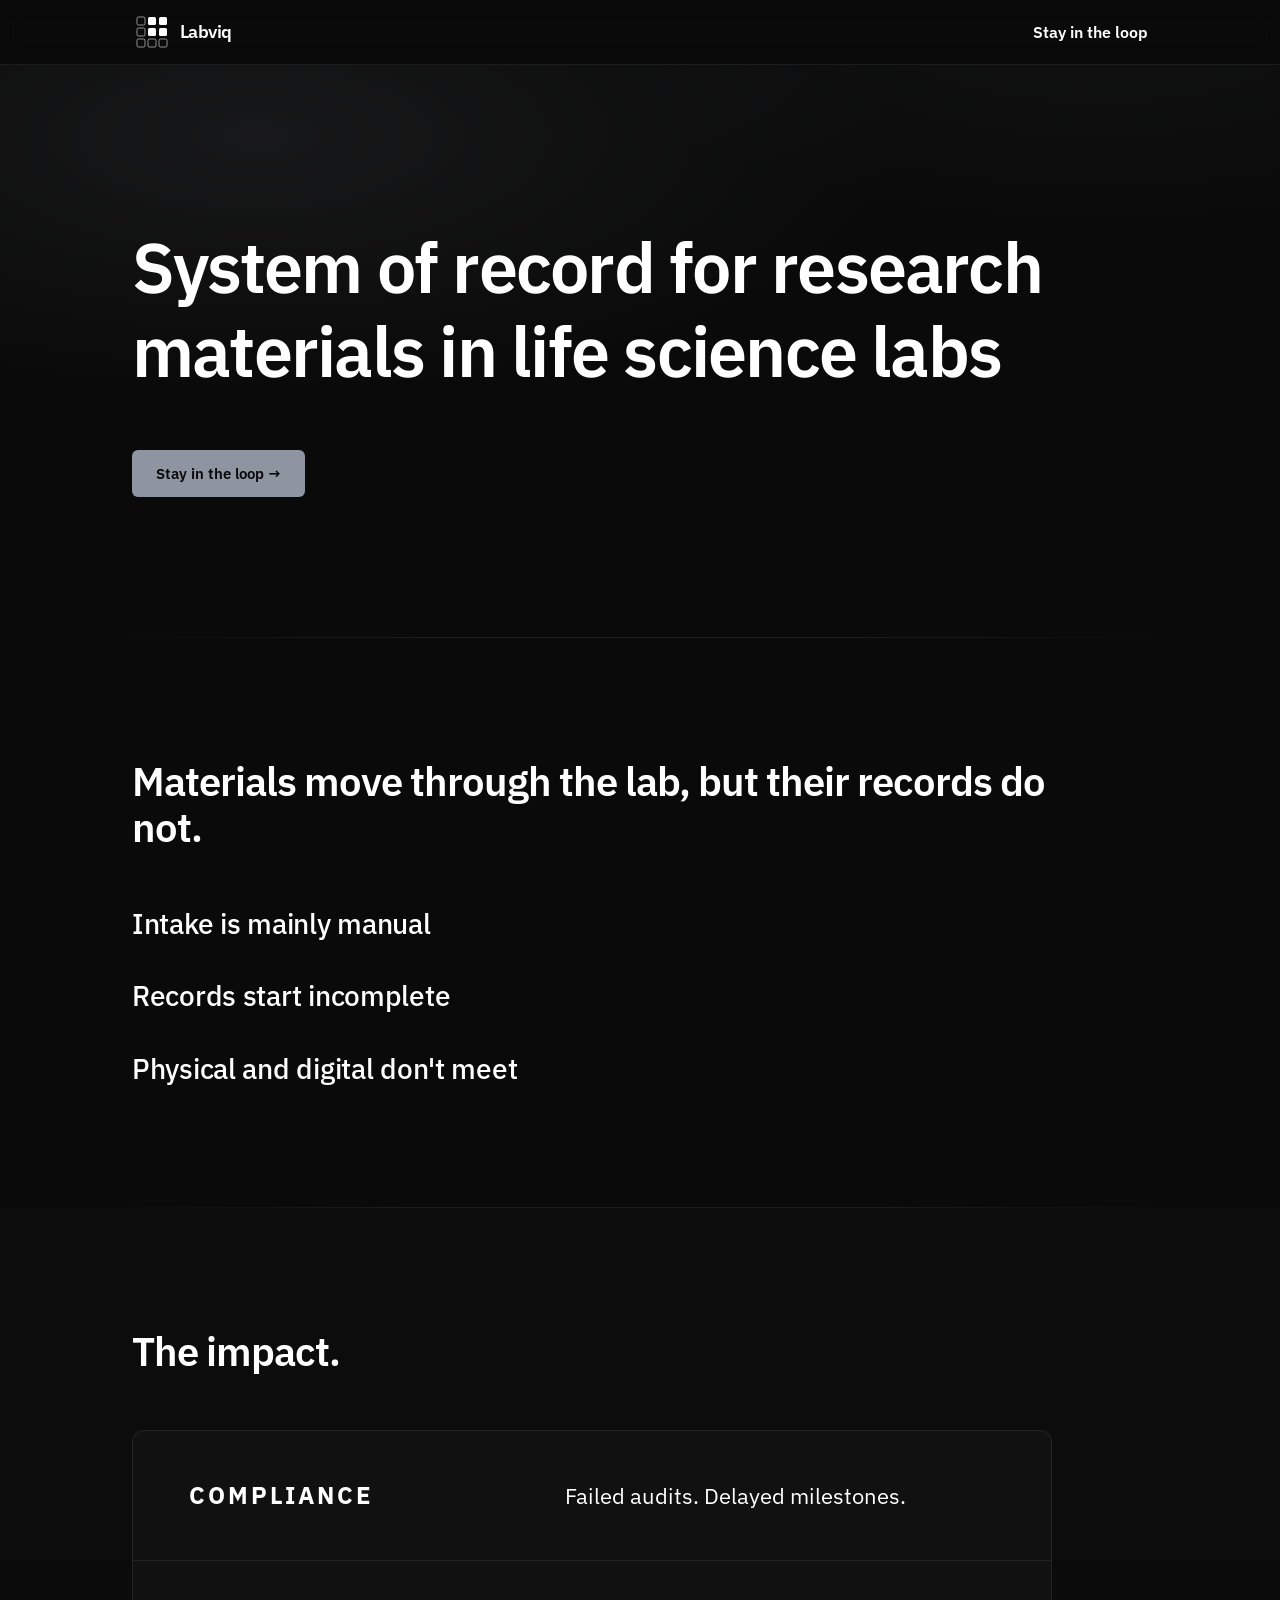
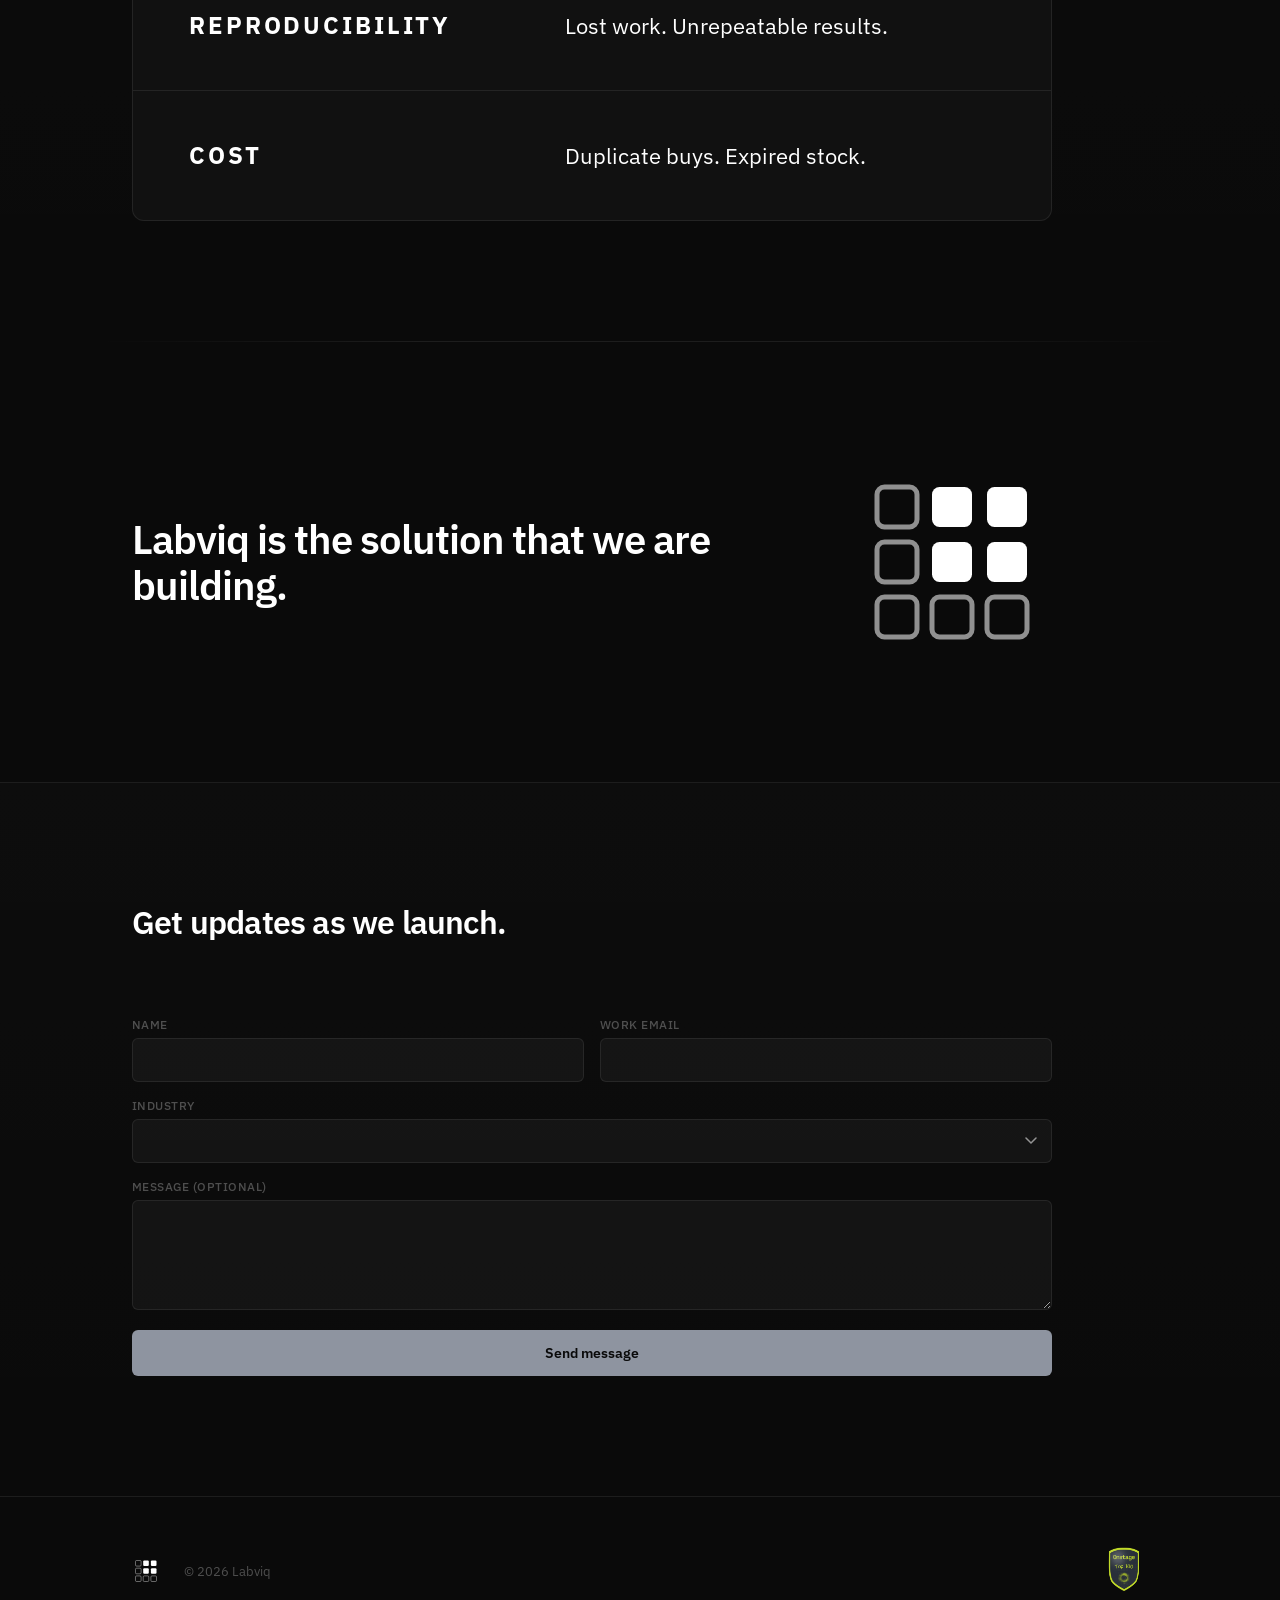
==== index.html @ 7cf03db6 "Add full stop to 'The impact.' heading Co-Authored-By: Claude Sonnet 4.6 <noreply@anthropic.com>" ====
<!DOCTYPE html>
<html lang="en">
<head>
  <meta charset="UTF-8">
  <meta name="viewport" content="width=device-width, initial-scale=1.0">
  <title>Labviq | System of Record for Research Materials</title>
  <meta name="description" content="AI-native intake and inventory for life science labs. Labviq connects physical materials to their digital records in real time.">
  <meta property="og:title" content="Labviq, System of Record for Research Materials">
  <meta property="og:description" content="AI-native intake and inventory for life science labs.">
  <meta property="og:url" content="https://labviq.com">
  <link rel="preconnect" href="https://fonts.googleapis.com">
  <link rel="preconnect" href="https://fonts.gstatic.com" crossorigin>
  <link href="https://fonts.googleapis.com/css2?family=IBM+Plex+Sans:wght@400;500;600;700&display=swap" rel="stylesheet">
  <style>
    *, *::before, *::after { box-sizing: border-box; margin: 0; padding: 0; }

    :root {
      /* ── Surface ── */
      --bg: #0A0A0A;
      --surface: #111111;
      --surface-soft: rgba(255, 255, 255, 0.04);

      /* ── Border ── */
      --border: rgba(255, 255, 255, 0.08);
      --border-strong: rgba(255, 255, 255, 0.16);
      --border-focus: rgba(255, 255, 255, 0.35);

      /* ── Text ── */
      --text: #FFFFFF;
      --text-secondary: rgba(255, 255, 255, 0.55);
      --text-muted: rgba(255, 255, 255, 0.28);

      /* ── Accent ── */
      --accent: #8E94A0;
      --accent-soft: rgba(142, 148, 160, 0.18);

      /* ── Nav overlays (high-opacity panels over hero gradient) ── */
      --nav-bg: rgba(10, 10, 10, 0.80);
      --nav-bg-scrolled: rgba(10, 10, 10, 0.72);

      /* ── Typography ── */
      --font: 'IBM Plex Sans', sans-serif;
      --tracking-display: -0.025em;
      --tracking-tight: -0.01em;
      --tracking-eyebrow: 0.12em;

      /* ── Layout ── */
      --width-page: 1080px;
      --width-content: 920px;
    }

    html { scroll-behavior: smooth; }

    body {
      font-family: var(--font);
      background: var(--bg);
      color: var(--text);
      -webkit-font-smoothing: antialiased;
      overflow-x: hidden;
    }

    /* ── Layout ── */
    .container {
      max-width: var(--width-page);
      margin: 0 auto;
      padding: 0 32px;
    }

    section {
      padding: 120px 0;
    }

    /* ── Fade-in ── */
    .fade {
      opacity: 0;
      transform: translateY(24px);
      transition: opacity 0.8s cubic-bezier(0.22, 1, 0.36, 1), transform 0.8s cubic-bezier(0.22, 1, 0.36, 1);
      will-change: opacity, transform;
    }
    .fade.visible {
      opacity: 1;
      transform: translateY(0);
    }
    .fade-delay-1 { transition-delay: 0.08s; }
    .fade-delay-2 { transition-delay: 0.16s; }
    .fade-delay-3 { transition-delay: 0.24s; }
    .fade-delay-4 { transition-delay: 0.32s; }

    /* Staggered children (impact rows) */
    .stagger > * {
      opacity: 0;
      transform: translateY(20px);
      transition: opacity 0.7s cubic-bezier(0.22, 1, 0.36, 1), transform 0.7s cubic-bezier(0.22, 1, 0.36, 1);
    }
    .stagger.visible > * { opacity: 1; transform: translateY(0); }
    .stagger.visible > *:nth-child(1) { transition-delay: 0.05s; }
    .stagger.visible > *:nth-child(2) { transition-delay: 0.18s; }
    .stagger.visible > *:nth-child(3) { transition-delay: 0.31s; }
    .stagger.visible > *:nth-child(4) { transition-delay: 0.44s; }

    /* Hero parallax-ish drift */
    .parallax-slow { transition: transform 0.6s cubic-bezier(0.22, 1, 0.36, 1); will-change: transform; }

    /* Brand mark gentle float */
    @keyframes solution-float {
      0%, 100% { transform: translateY(0); }
      50%      { transform: translateY(-6px); }
    }
    .solution-mark.visible { animation: solution-float 6s ease-in-out infinite; }

    /* Sticky nav gains a subtle elevation once user scrolls */
    nav.scrolled {
      background: var(--nav-bg-scrolled);
      backdrop-filter: saturate(140%) blur(10px);
      -webkit-backdrop-filter: saturate(140%) blur(10px);
      border-bottom: 1px solid var(--border);
    }
    nav { transition: background 0.3s ease, border-color 0.3s ease, backdrop-filter 0.3s ease; }

    @media (prefers-reduced-motion: reduce) {
      .fade, .stagger > *, .parallax-slow { transition: none !important; transform: none !important; }
      .fade { opacity: 1; }
      .stagger > * { opacity: 1; }
      .solution-mark.visible { animation: none; }
      nav { transition: none; }
    }

    /* ── Nav ── */
    nav {
      position: sticky;
      top: 0;
      z-index: 100;
      border-bottom: 1px solid var(--border);
      backdrop-filter: blur(12px);
      -webkit-backdrop-filter: blur(12px);
      background: var(--nav-bg);
    }
    .nav-inner {
      display: flex;
      align-items: center;
      justify-content: space-between;
      height: 64px;
    }
    .nav-logo {
      display: flex;
      align-items: center;
      text-decoration: none;
    }
    .nav-link {
      font-size: 16px;
      font-weight: 600;
      color: var(--text);
      text-decoration: none;
      transition: opacity 0.2s;
    }
    .nav-link:hover { opacity: 0.75; }

    /* ── Eyebrow label (shared: section labels, card num, etc.) ── */
    .label {
      font-size: 11px;
      font-weight: 500;
      letter-spacing: var(--tracking-eyebrow);
      text-transform: uppercase;
      color: var(--text-muted);
      margin-bottom: 24px;
    }

    /* ── Hero ── */
    #hero {
      padding: 160px 0 140px;
      position: relative;
      overflow: hidden;
    }
    #hero::before {
      content: "";
      position: absolute;
      inset: -10% -10% auto -10%;
      height: 90%;
      background:
        radial-gradient(60% 70% at 25% 25%, rgba(142,148,160,0.10), transparent 70%),
        radial-gradient(50% 60% at 80% 0%, rgba(142,148,160,0.06), transparent 70%);
      pointer-events: none;
      z-index: 0;
    }
    #hero > .container { position: relative; z-index: 1; }
    #hero .label {
      margin-bottom: 32px;
    }
    .hero-h1 {
      font-size: clamp(2.75rem, 5.5vw, 4.5rem);
      font-weight: 600;
      line-height: 1.2;
      letter-spacing: var(--tracking-display);
      max-width: var(--width-content);
      margin-bottom: 56px;
      text-wrap: balance;
    }
    @media (max-width: 600px) {
      .hero-h1 {
        font-size: clamp(1.75rem, 8vw, 2.75rem);
        line-height: 1.15;
        margin-bottom: 40px;
      }
    }
    .hero-sub {
      font-size: clamp(1.75rem, 2.6vw, 2.25rem);
      font-weight: 500;
      color: var(--text);
      max-width: var(--width-content);
      line-height: 1.4;
      margin-bottom: 48px;
    }
    .btn {
      display: inline-flex;
      align-items: center;
      gap: 6px;
      background: var(--accent);
      color: #0A0A0A;
      font-family: var(--font);
      font-size: 15px;
      font-weight: 600;
      padding: 14px 24px;
      border-radius: 6px;
      text-decoration: none;
      border: none;
      cursor: pointer;
      transition: background 0.2s ease, transform 0.15s ease, box-shadow 0.2s ease;
      box-shadow: 0 0 0 0 var(--accent-soft);
    }
    .btn:hover { background: #A1A6B0; transform: translateY(-1px); box-shadow: 0 8px 24px -8px var(--accent-soft); }
    .btn:active { transform: translateY(0); }

    /* ── Section headings ── */
    .section-h2 {
      font-size: clamp(1.75rem, 3.5vw, 2.5rem);
      font-weight: 600;
      letter-spacing: var(--tracking-display);
      line-height: 1.15;
      max-width: var(--width-content);
      margin-bottom: 56px;
    }
    .solution-row {
      display: flex;
      align-items: center;
      justify-content: space-between;
      gap: 40px;
      max-width: var(--width-content);
    }
    .solution-row .section-h2 {
      margin-bottom: 0;
      max-width: none;
      flex: 1 1 auto;
    }
    .solution-mark {
      flex-shrink: 0;
    }
    @media (max-width: 768px) {
      .solution-row { flex-direction: column; align-items: flex-start; gap: 32px; }
      .solution-mark { width: 160px; height: 160px; }
    }

    /* ── Card (unified card/pillar pattern) ── */
    .cards {
      display: grid;
      grid-template-columns: repeat(3, 1fr);
      gap: 16px;
    }
    @media (max-width: 768px) {
      .cards { grid-template-columns: 1fr; }
    }
    .card {
      background: var(--surface);
      border: 1px solid var(--border);
      border-radius: 8px;
      padding: 32px;
      transition: border-color 0.2s;
    }
    .card:hover { border-color: var(--border-strong); }
    .card-title {
      font-size: 15px;
      font-weight: 600;
      letter-spacing: var(--tracking-tight);
      margin-bottom: 12px;
    }
    .card-body {
      font-size: 14px;
      color: var(--text-secondary);
      line-height: 1.65;
    }
    /* Optional eyebrow number inside a card — uses .label */
    .card .label {
      margin-bottom: 20px;
    }

    /* ── Impact strip ── */
    .impact-strip {
      display: flex;
      flex-direction: column;
      border: 1px solid var(--border);
      border-radius: 12px;
      overflow: hidden;
      background: var(--surface);
      max-width: var(--width-content);
    }
    .impact-item {
      display: grid;
      grid-template-columns: minmax(240px, 320px) 1fr;
      align-items: baseline;
      gap: 56px;
      padding: 48px 56px;
    }
    .impact-item:not(:last-child) {
      border-bottom: 1px solid var(--border);
    }
    @media (max-width: 768px) {
      .impact-item {
        grid-template-columns: 1fr;
        gap: 12px;
        padding: 32px 28px;
      }
    }
    .impact-label {
      font-size: clamp(1.125rem, 2.5vw, 1.5rem);
      font-weight: 700;
      letter-spacing: var(--tracking-eyebrow);
      text-transform: uppercase;
      color: var(--text);
    }
    .impact-desc {
      font-size: clamp(1.125rem, 2vw, 1.375rem);
      color: var(--text);
      line-height: 1.45;
      font-weight: 400;
    }

    /* ── Lifecycle bar ── */
    .lifecycle {
      display: flex;
      align-items: center;
      gap: 0;
      border: 1px solid var(--border);
      border-radius: 8px;
      overflow: hidden;
    }
    @media (max-width: 600px) {
      .lifecycle { flex-direction: column; }
      .lifecycle-arrow { display: none; }
      .lifecycle-stage { border-right: none !important; border-bottom: 1px solid var(--border); width: 100%; }
    }
    .lifecycle-stage {
      flex: 1;
      padding: 20px 24px;
      border-right: 1px solid var(--border);
      display: flex;
      align-items: center;
      gap: 10px;
    }
    .lifecycle-stage:last-child { border-right: none; }
    .lifecycle-dot {
      width: 6px;
      height: 6px;
      border-radius: 50%;
      background: var(--text-muted);
      flex-shrink: 0;
    }
    .lifecycle-name {
      font-size: 13px;
      font-weight: 500;
      color: var(--text-secondary);
    }

    /* ── Why now section ── */
    #why-now .body-text {
      font-size: 1rem;
      color: var(--text-secondary);
      line-height: 1.7;
      max-width: var(--width-content);
      margin-bottom: 48px;
    }
    .closing-line {
      margin-top: 48px;
      font-size: 1rem;
      font-weight: 500;
      color: var(--text-secondary);
      line-height: 1.65;
      border-left: 2px solid var(--border-strong);
      padding-left: 20px;
      max-width: var(--width-content);
    }
    .closing-line span {
      color: var(--text);
    }

    /* ── Contact section ── */
    #contact {
      border-top: 1px solid var(--border);
    }
    .contact-grid {
      display: grid;
      grid-template-columns: 1fr;
      gap: 56px;
      align-items: start;
      max-width: var(--width-content);
    }
    @media (max-width: 768px) {
      .contact-grid { gap: 40px; }
    }
    .contact-intro-h2 {
      font-size: clamp(1.5rem, 3vw, 2rem);
      font-weight: 600;
      letter-spacing: var(--tracking-display);
      line-height: 1.2;
      margin-bottom: 20px;
    }

    form {
      display: flex;
      flex-direction: column;
      gap: 16px;
    }
    .form-row {
      display: grid;
      grid-template-columns: 1fr 1fr;
      gap: 16px;
    }
    @media (max-width: 520px) {
      .form-row { grid-template-columns: 1fr; }
    }
    .field {
      display: flex;
      flex-direction: column;
      gap: 6px;
    }
    .field[hidden] { display: none; }
    label {
      font-size: 12px;
      font-weight: 500;
      color: var(--text-muted);
      letter-spacing: 0.04em;
      text-transform: uppercase;
    }
    input, select, textarea {
      font-family: var(--font);
      font-size: 14px;
      color: var(--text);
      background: var(--surface-soft);
      border: 1px solid var(--border);
      border-radius: 6px;
      padding: 12px 16px;
      outline: none;
      transition: border-color 0.2s;
      width: 100%;
      -webkit-appearance: none;
      appearance: none;
    }
    select {
      background-image: url("data:image/svg+xml,%3Csvg xmlns='http://www.w3.org/2000/svg' width='12' height='8' viewBox='0 0 12 8'%3E%3Cpath d='M1 1l5 5 5-5' stroke='rgba(255,255,255,0.55)' stroke-width='1.5' fill='none' stroke-linecap='round'/%3E%3C/svg%3E");
      background-repeat: no-repeat;
      background-position: right 14px center;
      padding-right: 36px;
      cursor: pointer;
    }
    select option {
      background: #1a1a1a;
      color: var(--text);
    }
    input:focus, select:focus, textarea:focus {
      border-color: var(--border-focus);
    }
    input::placeholder, textarea::placeholder {
      color: var(--text-muted);
    }
    textarea { resize: vertical; min-height: 110px; }

    .form-submit {
      padding-top: 4px;
    }
    .btn-submit {
      width: 100%;
      justify-content: center;
      padding: 14px 24px;
      font-size: 14px;
    }

    /* ── Footer ── */
    footer {
      border-top: 1px solid var(--border);
      padding: 48px 0;
    }
    .footer-inner {
      display: flex;
      align-items: center;
      justify-content: space-between;
      flex-wrap: wrap;
      gap: 24px;
    }
    .footer-left {
      display: flex;
      align-items: center;
      gap: 24px;
    }
    .footer-copy {
      font-size: 13px;
      color: var(--text-muted);
    }
    .footer-right {
      display: flex;
      align-items: center;
      gap: 24px;
    }
    .onstage-badge { height: 48px; width: auto; opacity: 0.85; transition: opacity 0.2s; }
    .onstage-badge:hover { opacity: 1; }

    /* ── Problem ── */
    .problem-points {
      margin-top: 32px;
      display: flex;
      flex-direction: column;
      gap: 36px;
      max-width: var(--width-content);
    }
    .problem-point {
      font-size: clamp(1.375rem, 2.2vw, 1.75rem);
      font-weight: 500;
      color: var(--text);
      line-height: 1.3;
      letter-spacing: var(--tracking-tight);
    }

    /* ── Divider ── */
    .section-divider {
      border: none;
      height: 1px;
      background: linear-gradient(to right, transparent, var(--border) 30%, var(--border) 70%, transparent);
      max-width: var(--width-page);
      margin: 0 auto;
    }

    /* Subtle alternating section tones */
    #impact, #contact {
      background: linear-gradient(to bottom, rgba(255,255,255,0.012), rgba(255,255,255,0));
    }
  </style>
</head>
<body>

  <!-- ── Nav ── -->
  <nav>
    <div class="container">
      <div class="nav-inner">
        <a href="#" class="nav-logo" aria-label="Labviq">
          <svg width="140" height="40" viewBox="0 0 280 80" xmlns="http://www.w3.org/2000/svg" aria-hidden="true">
            <!-- Ghost squares -->
            <rect x="10" y="10" width="16" height="16" rx="3" fill="none" stroke="rgba(255,255,255,0.55)" stroke-width="2"/>
            <rect x="10" y="32" width="16" height="16" rx="3" fill="none" stroke="rgba(255,255,255,0.55)" stroke-width="2"/>
            <rect x="10" y="54" width="16" height="16" rx="3" fill="none" stroke="rgba(255,255,255,0.55)" stroke-width="2"/>
            <rect x="32" y="54" width="16" height="16" rx="3" fill="none" stroke="rgba(255,255,255,0.55)" stroke-width="2"/>
            <rect x="54" y="54" width="16" height="16" rx="3" fill="none" stroke="rgba(255,255,255,0.55)" stroke-width="2"/>
            <!-- Solid squares -->
            <rect x="32" y="10" width="16" height="16" rx="3" fill="#FFFFFF"/>
            <rect x="54" y="10" width="16" height="16" rx="3" fill="#FFFFFF"/>
            <rect x="32" y="32" width="16" height="16" rx="3" fill="#FFFFFF"/>
            <rect x="54" y="32" width="16" height="16" rx="3" fill="#FFFFFF"/>
            <!-- Wordmark -->
            <text x="96" y="52" font-family="IBM Plex Sans, sans-serif" font-size="36" font-weight="600" letter-spacing="-1.08" fill="#FFFFFF">Labviq</text>
          </svg>
        </a>
        <a href="#contact" class="nav-link">Stay in the loop</a>
      </div>
    </div>
  </nav>

  <!-- ── Hero ── -->
  <section id="hero">
    <div class="container">
      <h1 class="hero-h1 fade">System of record for research materials in life science labs</h1>
      <a href="#contact" class="btn fade fade-delay-2">Stay in the loop &rarr;</a>
    </div>
  </section>

  <hr class="section-divider">

  <!-- ── Problem ── -->
  <section id="problem">
    <div class="container">
      <h2 class="section-h2 fade">Materials move through the lab, but their records do not.</h2>
      <div class="problem-points">
        <p class="problem-point fade fade-delay-1">Intake is mainly manual</p>
        <p class="problem-point fade fade-delay-2">Records start incomplete</p>
        <p class="problem-point fade fade-delay-3">Physical and digital don't meet</p>
      </div>
    </div>
  </section>

  <hr class="section-divider">

  <!-- ── Impact ── -->
  <section id="impact">
    <div class="container">
      <h2 class="section-h2 fade">The impact.</h2>
      <div class="impact-strip stagger">
        <div class="impact-item">
          <div class="impact-label">Compliance</div>
          <p class="impact-desc">Failed audits. Delayed milestones.</p>
        </div>
        <div class="impact-item">
          <div class="impact-label">Reproducibility</div>
          <p class="impact-desc">Lost work. Unrepeatable results.</p>
        </div>
        <div class="impact-item">
          <div class="impact-label">Cost</div>
          <p class="impact-desc">Duplicate buys. Expired stock.</p>
        </div>
      </div>
    </div>
  </section>

  <hr class="section-divider">

  <!-- ── Solution ── -->
  <section id="solution">
    <div class="container">
      <div class="solution-row">
        <h2 class="section-h2 fade">Labviq is the solution that we are building.</h2>
        <svg class="solution-mark fade fade-delay-1" width="200" height="200" viewBox="0 0 80 80" xmlns="http://www.w3.org/2000/svg" aria-hidden="true">
          <!-- Ghost squares -->
          <rect x="10" y="10" width="16" height="16" rx="3" fill="none" stroke="rgba(255,255,255,0.55)" stroke-width="2"/>
          <rect x="10" y="32" width="16" height="16" rx="3" fill="none" stroke="rgba(255,255,255,0.55)" stroke-width="2"/>
          <rect x="10" y="54" width="16" height="16" rx="3" fill="none" stroke="rgba(255,255,255,0.55)" stroke-width="2"/>
          <rect x="32" y="54" width="16" height="16" rx="3" fill="none" stroke="rgba(255,255,255,0.55)" stroke-width="2"/>
          <rect x="54" y="54" width="16" height="16" rx="3" fill="none" stroke="rgba(255,255,255,0.55)" stroke-width="2"/>
          <!-- Solid squares -->
          <rect x="32" y="10" width="16" height="16" rx="3" fill="#FFFFFF"/>
          <rect x="54" y="10" width="16" height="16" rx="3" fill="#FFFFFF"/>
          <rect x="32" y="32" width="16" height="16" rx="3" fill="#FFFFFF"/>
          <rect x="54" y="32" width="16" height="16" rx="3" fill="#FFFFFF"/>
        </svg>
      </div>
    </div>
  </section>

  <!-- ── Contact ── -->
  <section id="contact">
    <div class="container">
      <div class="contact-grid">
        <div class="fade fade-delay-1">
          <h2 class="contact-intro-h2">Get updates as we launch.</h2>
        </div>
        <div class="fade fade-delay-2">
          <form id="contact-form" action="https://api.web3forms.com/submit" method="POST">
            <input type="hidden" name="access_key" value="7d3a52ca-f7e3-474d-a13b-144ad9bf1049">
            <input type="hidden" name="subject" value="New message — Labviq">
            <input type="hidden" name="redirect" value="false">
            <div class="form-row">
              <div class="field">
                <label for="name">Name</label>
                <input type="text" id="name" name="name" required>
              </div>
              <div class="field">
                <label for="email">Work email</label>
                <input type="email" id="email" name="email" required>
              </div>
            </div>
            <div class="field">
              <label for="industry">Industry</label>
              <select id="industry" name="industry" required>
                <option value="" disabled selected></option>
                <option value="academia">Academia</option>
                <option value="biotech">Biotech</option>
                <option value="pharmaceuticals">Pharmaceuticals</option>
                <option value="venture-capital">Venture capital</option>
                <option value="other">Other</option>
              </select>
            </div>
            <div class="field" id="industry-other-field" hidden>
              <label for="industry_other">Please specify</label>
              <input type="text" id="industry_other" name="industry_other">
            </div>
            <div class="field">
              <label for="message">Message (optional)</label>
              <textarea id="message" name="message" rows="4"></textarea>
            </div>
            <div class="form-submit">
              <button type="submit" class="btn btn-submit" id="submit-btn">Send message</button>
            </div>
            <p id="form-status" style="margin-top:14px;font-size:13px;display:none;"></p>
          </form>
        </div>
      </div>
    </div>
  </section>

  <!-- ── Footer ── -->
  <footer>
    <div class="container">
      <div class="footer-inner">
        <div class="footer-left">
          <svg width="28" height="28" viewBox="0 0 80 80" xmlns="http://www.w3.org/2000/svg" aria-hidden="true">
            <rect x="10" y="10" width="16" height="16" rx="3" fill="none" stroke="rgba(255,255,255,0.55)" stroke-width="2"/>
            <rect x="10" y="32" width="16" height="16" rx="3" fill="none" stroke="rgba(255,255,255,0.55)" stroke-width="2"/>
            <rect x="10" y="54" width="16" height="16" rx="3" fill="none" stroke="rgba(255,255,255,0.55)" stroke-width="2"/>
            <rect x="32" y="54" width="16" height="16" rx="3" fill="none" stroke="rgba(255,255,255,0.55)" stroke-width="2"/>
            <rect x="54" y="54" width="16" height="16" rx="3" fill="none" stroke="rgba(255,255,255,0.55)" stroke-width="2"/>
            <rect x="32" y="10" width="16" height="16" rx="3" fill="#FFFFFF"/>
            <rect x="54" y="10" width="16" height="16" rx="3" fill="#FFFFFF"/>
            <rect x="32" y="32" width="16" height="16" rx="3" fill="#FFFFFF"/>
            <rect x="54" y="32" width="16" height="16" rx="3" fill="#FFFFFF"/>
          </svg>
          <span class="footer-copy">&copy; 2026 Labviq</span>
        </div>
        <div class="footer-right">
          <a href="https://onstage-shortlist.com/" target="_blank" rel="noopener">
            <img src="onstage-badge.png" class="onstage-badge" alt="Onstage S26 Top 100">
          </a>
        </div>
      </div>
    </div>
  </footer>

  <script>
    const observer = new IntersectionObserver((entries) => {
      entries.forEach(entry => {
        if (entry.isIntersecting) {
          entry.target.classList.add('visible');
          observer.unobserve(entry.target);
        }
      });
    }, { threshold: 0.1 });

    document.querySelectorAll('.fade, .stagger').forEach(el => {
      observer.observe(el);
    });

    // Subtle elevation on nav after scroll
    const navEl = document.querySelector('nav');
    const onScroll = () => {
      if (!navEl) return;
      navEl.classList.toggle('scrolled', window.scrollY > 8);
    };
    onScroll();
    window.addEventListener('scroll', onScroll, { passive: true });

    // Light parallax on hero copy
    const parallaxEls = document.querySelectorAll('#hero .hero-h1, #hero .hero-sub');
    parallaxEls.forEach(el => el.classList.add('parallax-slow'));
    let ticking = false;
    const updateParallax = () => {
      const y = Math.min(window.scrollY, 400);
      parallaxEls.forEach((el, i) => {
        el.style.transform = `translateY(${y * (0.06 + i * 0.04)}px)`;
      });
      ticking = false;
    };
    window.addEventListener('scroll', () => {
      if (!ticking) {
        requestAnimationFrame(updateParallax);
        ticking = true;
      }
    }, { passive: true });

    const industrySelect = document.getElementById('industry');
    const otherField = document.getElementById('industry-other-field');
    const otherInput = document.getElementById('industry_other');
    industrySelect.addEventListener('change', () => {
      const isOther = industrySelect.value === 'other';
      otherField.hidden = !isOther;
      otherInput.required = isOther;
      if (!isOther) otherInput.value = '';
    });

    // Web3Forms async submission
    const contactForm = document.getElementById('contact-form');
    const submitBtn  = document.getElementById('submit-btn');
    const formStatus = document.getElementById('form-status');
    contactForm.addEventListener('submit', async (e) => {
      e.preventDefault();
      submitBtn.disabled = true;
      submitBtn.textContent = 'Sending…';
      formStatus.style.display = 'none';
      try {
        const res  = await fetch('https://api.web3forms.com/submit', {
          method: 'POST',
          body: new FormData(contactForm)
        });
        const data = await res.json();
        if (data.success) {
          formStatus.textContent = 'Message sent — we\'ll be in touch.';
          formStatus.style.color = 'rgba(255,255,255,0.55)';
          contactForm.reset();
          otherField.hidden = true;
        } else {
          throw new Error(data.message || 'Submission failed');
        }
      } catch (err) {
        formStatus.textContent = 'Something went wrong. Please email hello@labviq.com directly.';
        formStatus.style.color = 'rgba(255,100,100,0.8)';
      } finally {
        submitBtn.disabled = false;
        submitBtn.textContent = 'Send message';
        formStatus.style.display = 'block';
      }
    });
  </script>

</body>
</html>
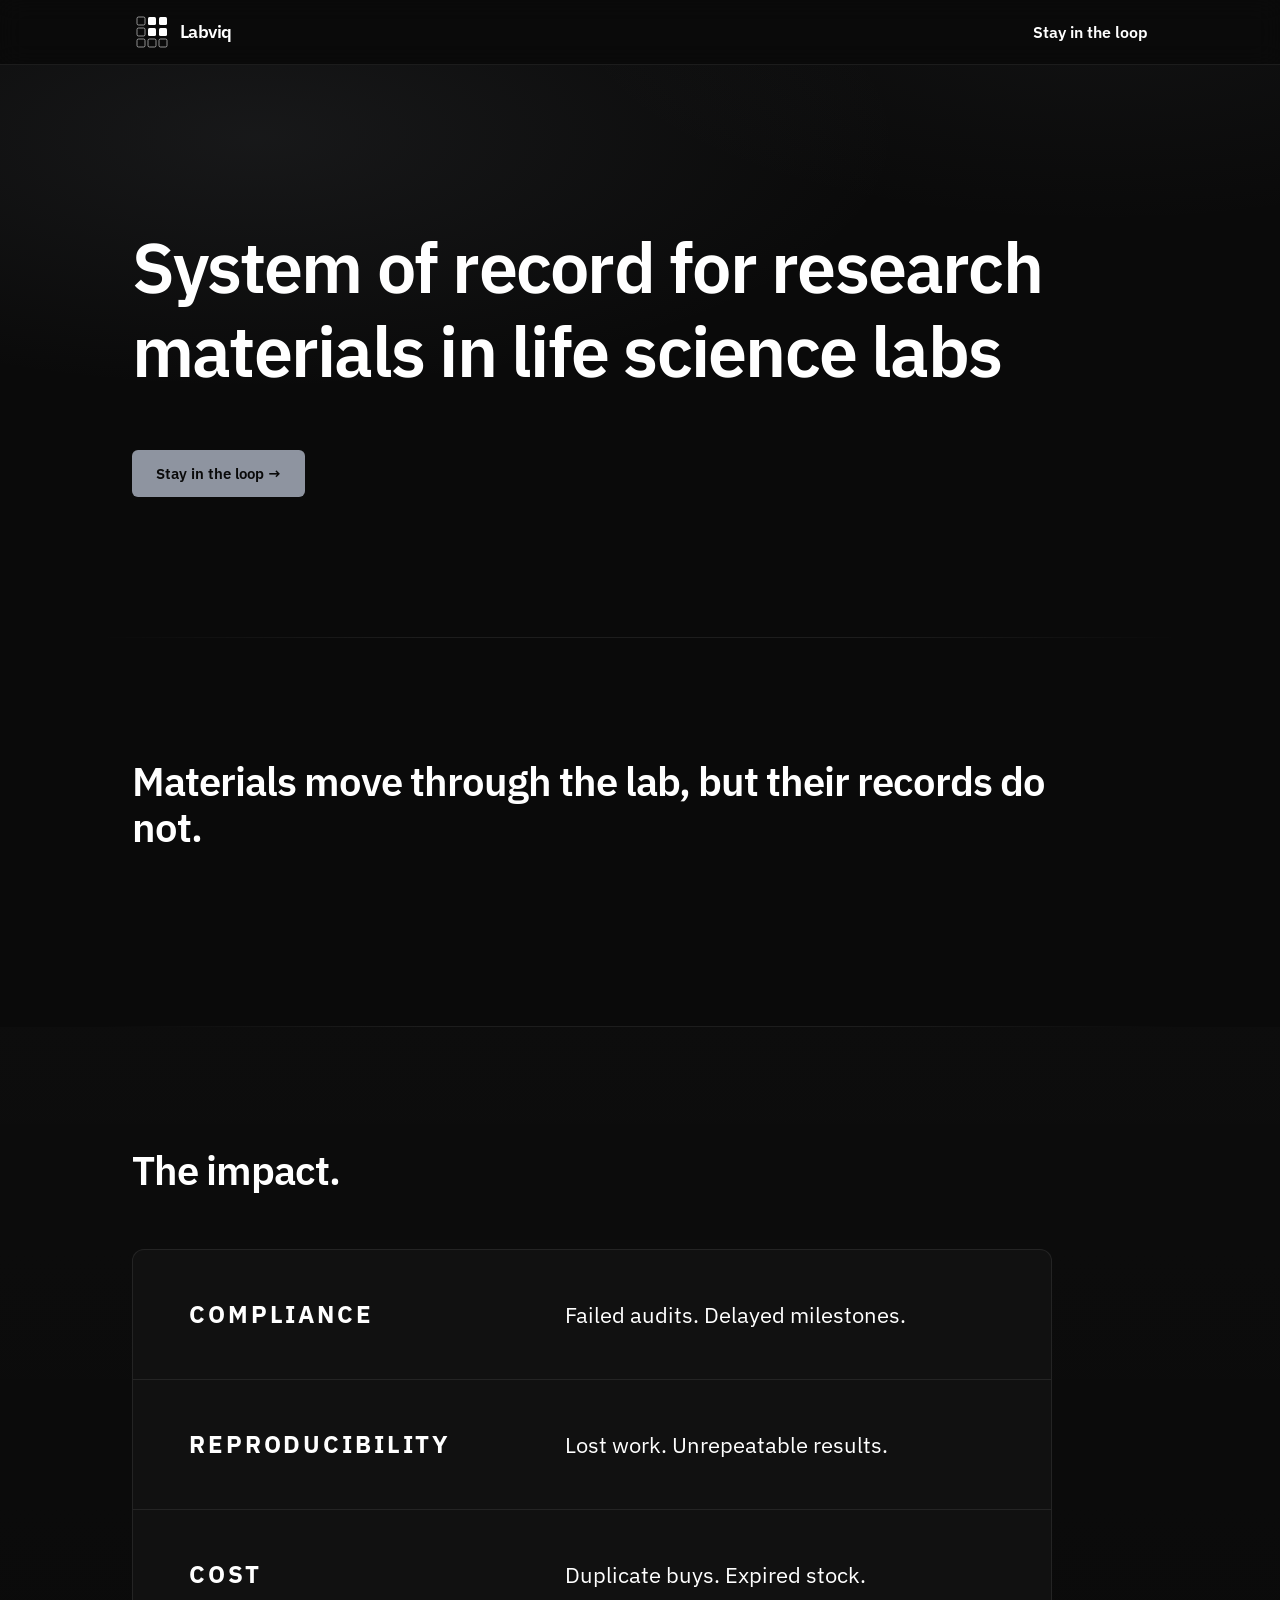
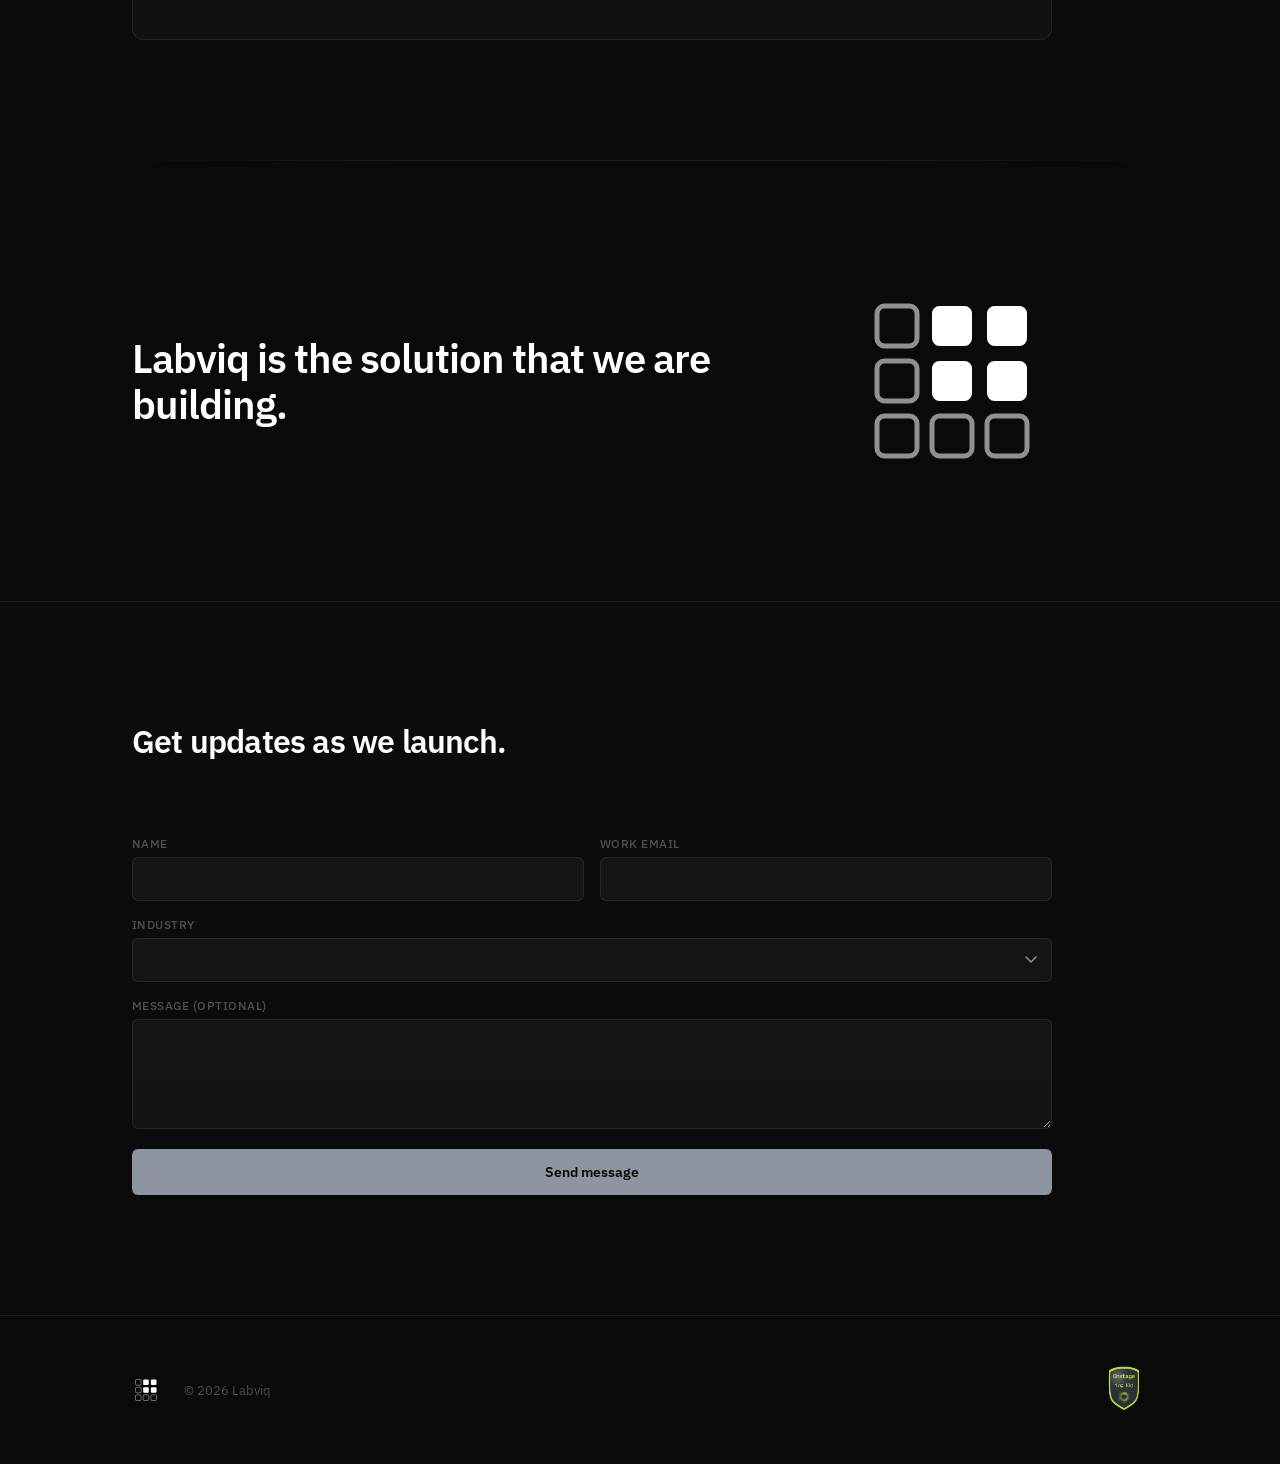
==== commit f4affe89: "Remove problem bullet points Co-Authored-By: Claude Sonnet 4.6 <noreply@anthropic.com>" ====
--- a/index.html
+++ b/index.html
@@ -8,6 +8,16 @@
   <meta property="og:title" content="Labviq, System of Record for Research Materials">
   <meta property="og:description" content="AI-native intake and inventory for life science labs.">
   <meta property="og:url" content="https://labviq.com">
+  <link rel="icon" type="image/png" sizes="32x32" href="favicon-32.png">
+  <link rel="apple-touch-icon" sizes="180x180" href="apple-touch-icon.png">
+  <!-- Google Analytics -->
+  <script async src="https://www.googletagmanager.com/gtag/js?id=G-NP6J3689J1"></script>
+  <script>
+    window.dataLayer = window.dataLayer || [];
+    function gtag(){dataLayer.push(arguments);}
+    gtag('js', new Date());
+    gtag('config', 'G-NP6J3689J1');
+  </script>
   <link rel="preconnect" href="https://fonts.googleapis.com">
   <link rel="preconnect" href="https://fonts.gstatic.com" crossorigin>
   <link href="https://fonts.googleapis.com/css2?family=IBM+Plex+Sans:wght@400;500;600;700&display=swap" rel="stylesheet">
@@ -584,11 +594,6 @@
   <section id="problem">
     <div class="container">
       <h2 class="section-h2 fade">Materials move through the lab, but their records do not.</h2>
-      <div class="problem-points">
-        <p class="problem-point fade fade-delay-1">Intake is mainly manual</p>
-        <p class="problem-point fade fade-delay-2">Records start incomplete</p>
-        <p class="problem-point fade fade-delay-3">Physical and digital don't meet</p>
-      </div>
     </div>
   </section>
 
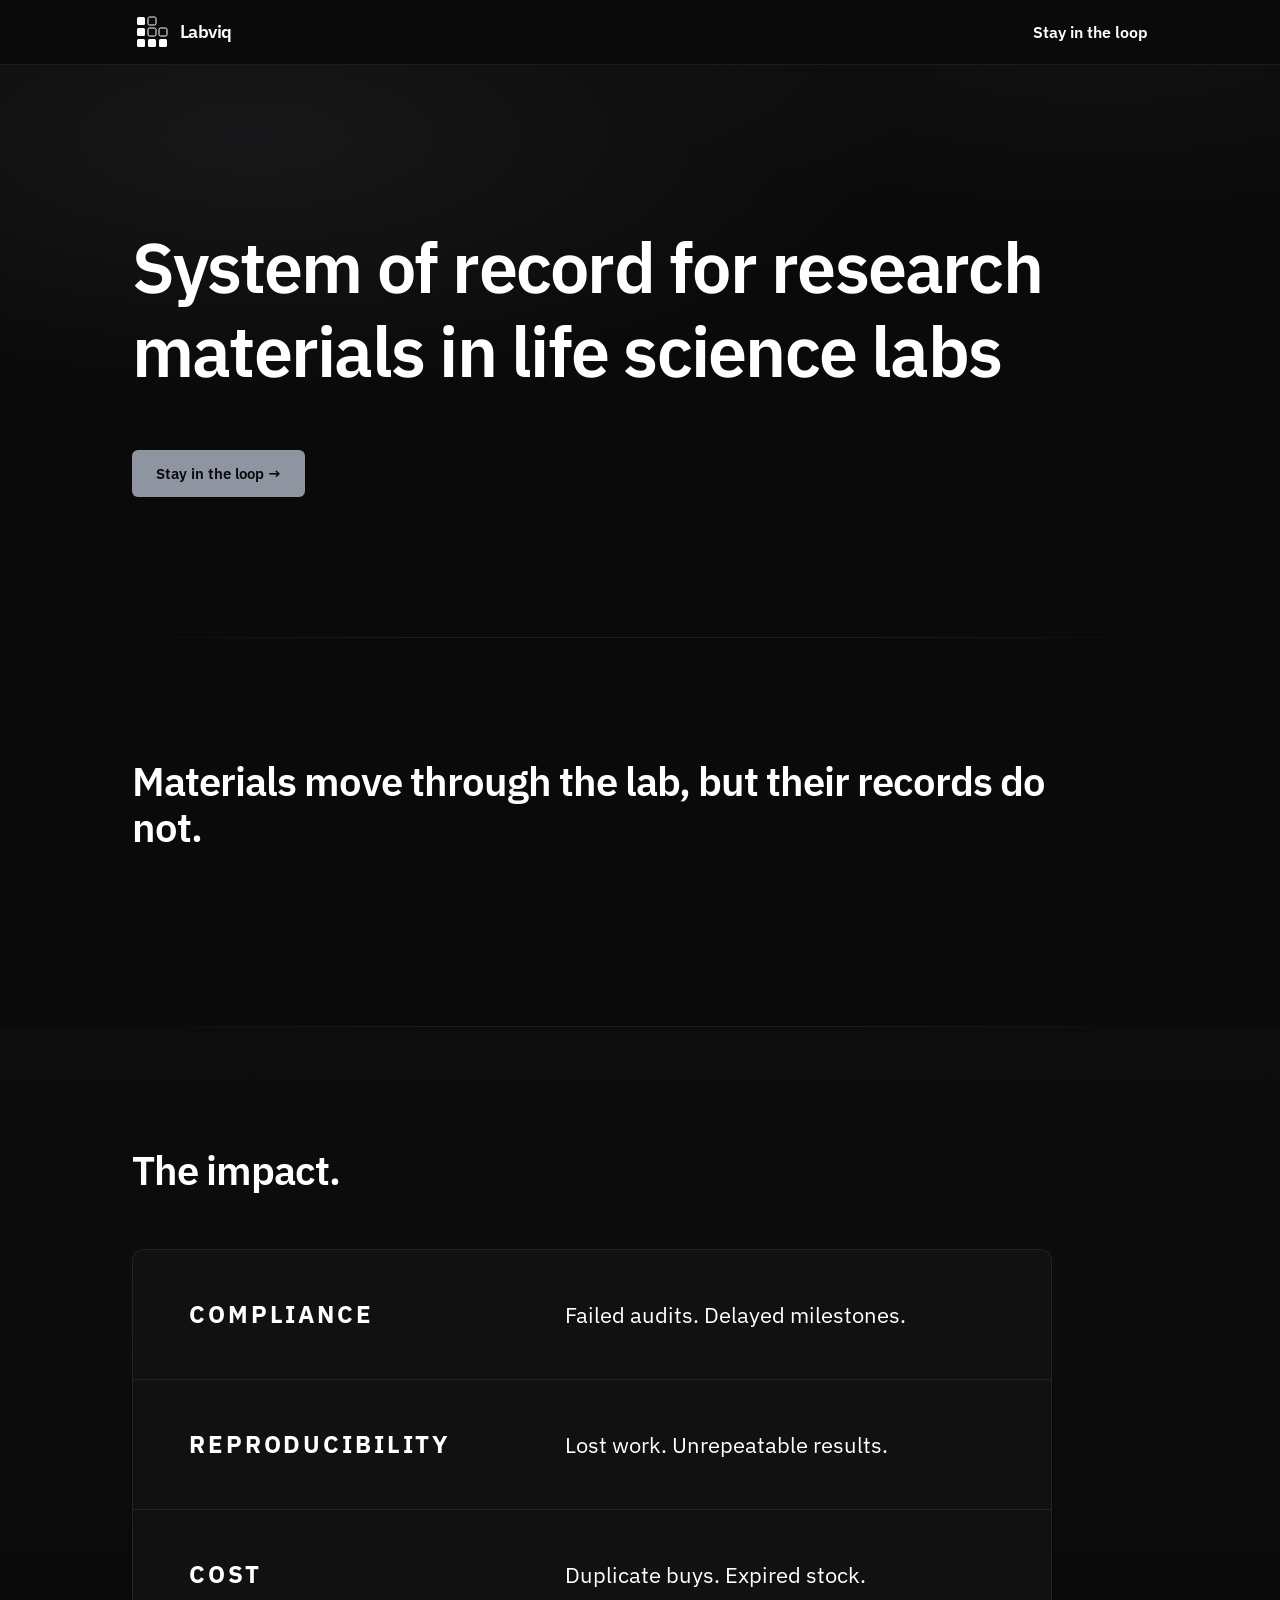
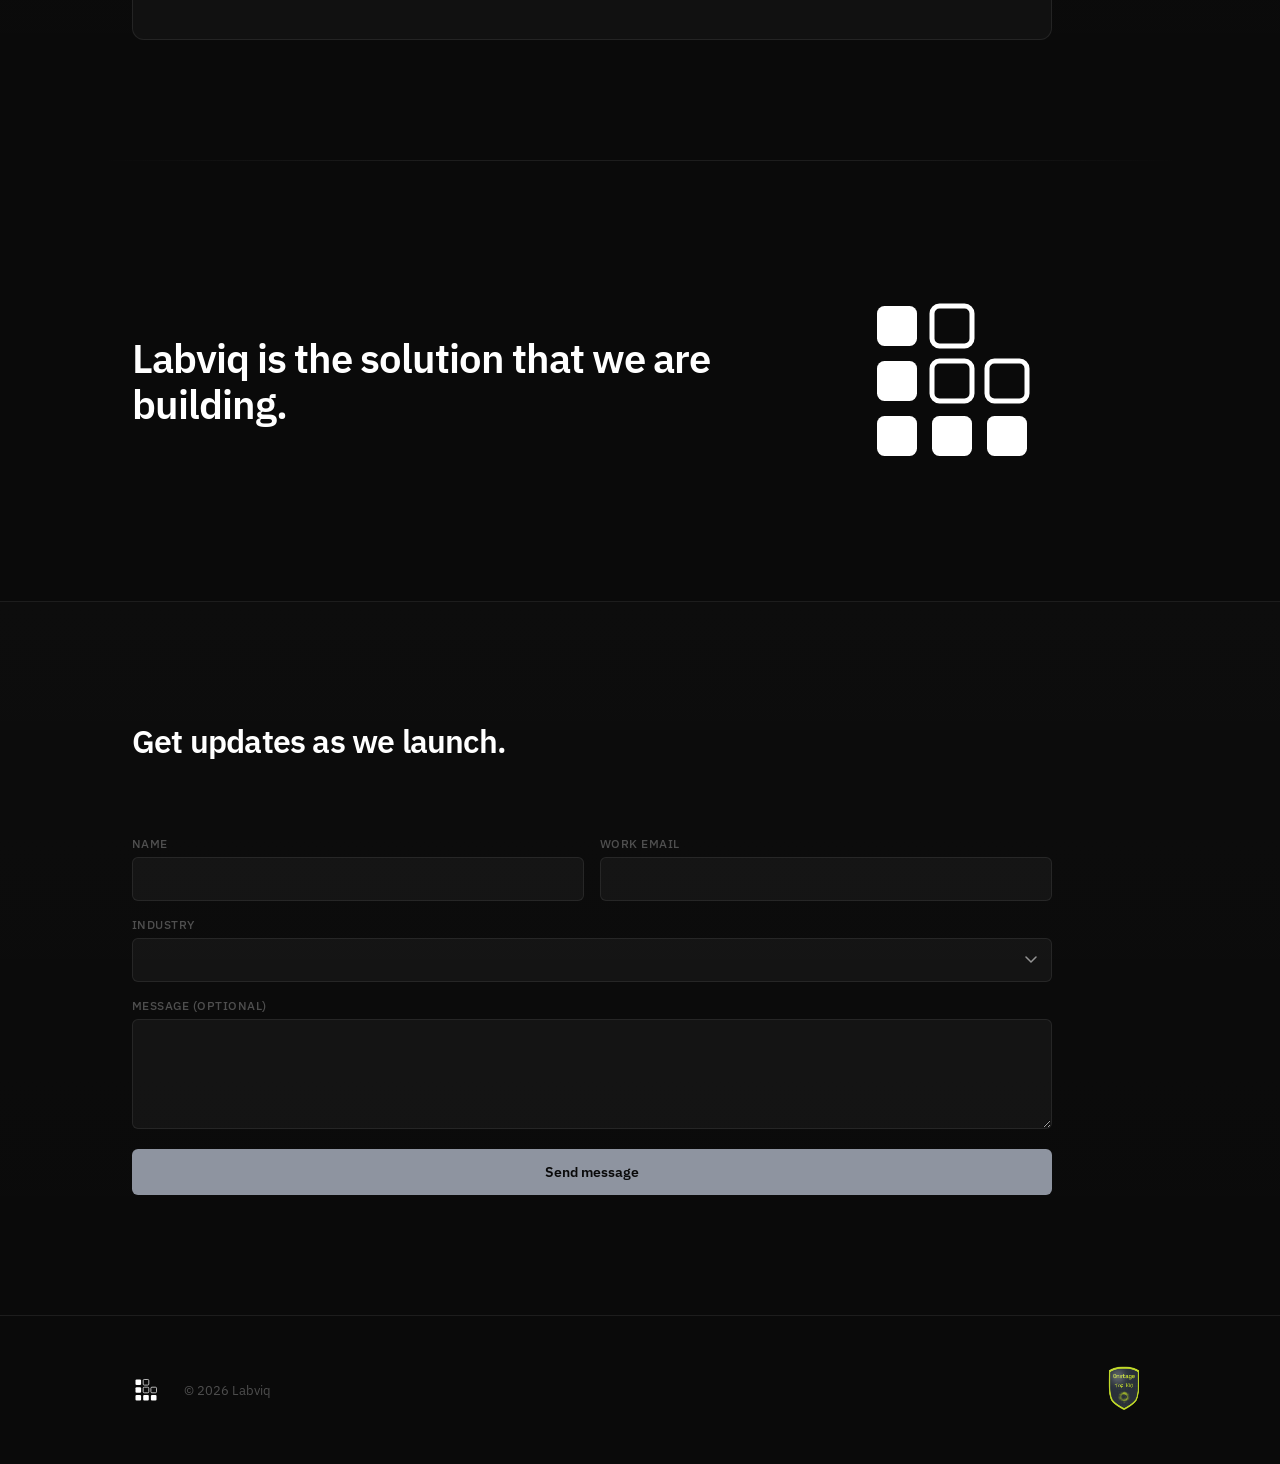
==== commit 3feae565: "Update logo mark to new Diagonal A variant Swap all three logo instances (nav, solution section, foo" ====
--- a/index.html
+++ b/index.html
@@ -560,17 +560,16 @@
       <div class="nav-inner">
         <a href="#" class="nav-logo" aria-label="Labviq">
           <svg width="140" height="40" viewBox="0 0 280 80" xmlns="http://www.w3.org/2000/svg" aria-hidden="true">
+            <!-- Filled squares (L-shape) -->
+            <rect x="10" y="10" width="16" height="16" rx="3" fill="#FFFFFF"/>
+            <rect x="10" y="32" width="16" height="16" rx="3" fill="#FFFFFF"/>
+            <rect x="10" y="54" width="16" height="16" rx="3" fill="#FFFFFF"/>
+            <rect x="32" y="54" width="16" height="16" rx="3" fill="#FFFFFF"/>
+            <rect x="54" y="54" width="16" height="16" rx="3" fill="#FFFFFF"/>
             <!-- Ghost squares -->
-            <rect x="10" y="10" width="16" height="16" rx="3" fill="none" stroke="rgba(255,255,255,0.55)" stroke-width="2"/>
-            <rect x="10" y="32" width="16" height="16" rx="3" fill="none" stroke="rgba(255,255,255,0.55)" stroke-width="2"/>
-            <rect x="10" y="54" width="16" height="16" rx="3" fill="none" stroke="rgba(255,255,255,0.55)" stroke-width="2"/>
-            <rect x="32" y="54" width="16" height="16" rx="3" fill="none" stroke="rgba(255,255,255,0.55)" stroke-width="2"/>
-            <rect x="54" y="54" width="16" height="16" rx="3" fill="none" stroke="rgba(255,255,255,0.55)" stroke-width="2"/>
-            <!-- Solid squares -->
-            <rect x="32" y="10" width="16" height="16" rx="3" fill="#FFFFFF"/>
-            <rect x="54" y="10" width="16" height="16" rx="3" fill="#FFFFFF"/>
-            <rect x="32" y="32" width="16" height="16" rx="3" fill="#FFFFFF"/>
-            <rect x="54" y="32" width="16" height="16" rx="3" fill="#FFFFFF"/>
+            <rect x="32" y="10" width="16" height="16" rx="3" fill="none" stroke="#FFFFFF" stroke-width="2"/>
+            <rect x="32" y="32" width="16" height="16" rx="3" fill="none" stroke="#FFFFFF" stroke-width="2"/>
+            <rect x="54" y="32" width="16" height="16" rx="3" fill="none" stroke="#FFFFFF" stroke-width="2"/>
             <!-- Wordmark -->
             <text x="96" y="52" font-family="IBM Plex Sans, sans-serif" font-size="36" font-weight="600" letter-spacing="-1.08" fill="#FFFFFF">Labviq</text>
           </svg>
@@ -628,17 +627,16 @@
       <div class="solution-row">
         <h2 class="section-h2 fade">Labviq is the solution that we are building.</h2>
         <svg class="solution-mark fade fade-delay-1" width="200" height="200" viewBox="0 0 80 80" xmlns="http://www.w3.org/2000/svg" aria-hidden="true">
+          <!-- Filled squares (L-shape) -->
+          <rect x="10" y="10" width="16" height="16" rx="3" fill="#FFFFFF"/>
+          <rect x="10" y="32" width="16" height="16" rx="3" fill="#FFFFFF"/>
+          <rect x="10" y="54" width="16" height="16" rx="3" fill="#FFFFFF"/>
+          <rect x="32" y="54" width="16" height="16" rx="3" fill="#FFFFFF"/>
+          <rect x="54" y="54" width="16" height="16" rx="3" fill="#FFFFFF"/>
           <!-- Ghost squares -->
-          <rect x="10" y="10" width="16" height="16" rx="3" fill="none" stroke="rgba(255,255,255,0.55)" stroke-width="2"/>
-          <rect x="10" y="32" width="16" height="16" rx="3" fill="none" stroke="rgba(255,255,255,0.55)" stroke-width="2"/>
-          <rect x="10" y="54" width="16" height="16" rx="3" fill="none" stroke="rgba(255,255,255,0.55)" stroke-width="2"/>
-          <rect x="32" y="54" width="16" height="16" rx="3" fill="none" stroke="rgba(255,255,255,0.55)" stroke-width="2"/>
-          <rect x="54" y="54" width="16" height="16" rx="3" fill="none" stroke="rgba(255,255,255,0.55)" stroke-width="2"/>
-          <!-- Solid squares -->
-          <rect x="32" y="10" width="16" height="16" rx="3" fill="#FFFFFF"/>
-          <rect x="54" y="10" width="16" height="16" rx="3" fill="#FFFFFF"/>
-          <rect x="32" y="32" width="16" height="16" rx="3" fill="#FFFFFF"/>
-          <rect x="54" y="32" width="16" height="16" rx="3" fill="#FFFFFF"/>
+          <rect x="32" y="10" width="16" height="16" rx="3" fill="none" stroke="#FFFFFF" stroke-width="2"/>
+          <rect x="32" y="32" width="16" height="16" rx="3" fill="none" stroke="#FFFFFF" stroke-width="2"/>
+          <rect x="54" y="32" width="16" height="16" rx="3" fill="none" stroke="#FFFFFF" stroke-width="2"/>
         </svg>
       </div>
     </div>
@@ -701,15 +699,16 @@
       <div class="footer-inner">
         <div class="footer-left">
           <svg width="28" height="28" viewBox="0 0 80 80" xmlns="http://www.w3.org/2000/svg" aria-hidden="true">
-            <rect x="10" y="10" width="16" height="16" rx="3" fill="none" stroke="rgba(255,255,255,0.55)" stroke-width="2"/>
-            <rect x="10" y="32" width="16" height="16" rx="3" fill="none" stroke="rgba(255,255,255,0.55)" stroke-width="2"/>
-            <rect x="10" y="54" width="16" height="16" rx="3" fill="none" stroke="rgba(255,255,255,0.55)" stroke-width="2"/>
-            <rect x="32" y="54" width="16" height="16" rx="3" fill="none" stroke="rgba(255,255,255,0.55)" stroke-width="2"/>
-            <rect x="54" y="54" width="16" height="16" rx="3" fill="none" stroke="rgba(255,255,255,0.55)" stroke-width="2"/>
-            <rect x="32" y="10" width="16" height="16" rx="3" fill="#FFFFFF"/>
-            <rect x="54" y="10" width="16" height="16" rx="3" fill="#FFFFFF"/>
-            <rect x="32" y="32" width="16" height="16" rx="3" fill="#FFFFFF"/>
-            <rect x="54" y="32" width="16" height="16" rx="3" fill="#FFFFFF"/>
+            <!-- Filled squares (L-shape) -->
+            <rect x="10" y="10" width="16" height="16" rx="3" fill="#FFFFFF"/>
+            <rect x="10" y="32" width="16" height="16" rx="3" fill="#FFFFFF"/>
+            <rect x="10" y="54" width="16" height="16" rx="3" fill="#FFFFFF"/>
+            <rect x="32" y="54" width="16" height="16" rx="3" fill="#FFFFFF"/>
+            <rect x="54" y="54" width="16" height="16" rx="3" fill="#FFFFFF"/>
+            <!-- Ghost squares -->
+            <rect x="32" y="10" width="16" height="16" rx="3" fill="none" stroke="#FFFFFF" stroke-width="2"/>
+            <rect x="32" y="32" width="16" height="16" rx="3" fill="none" stroke="#FFFFFF" stroke-width="2"/>
+            <rect x="54" y="32" width="16" height="16" rx="3" fill="none" stroke="#FFFFFF" stroke-width="2"/>
           </svg>
           <span class="footer-copy">&copy; 2026 Labviq</span>
         </div>
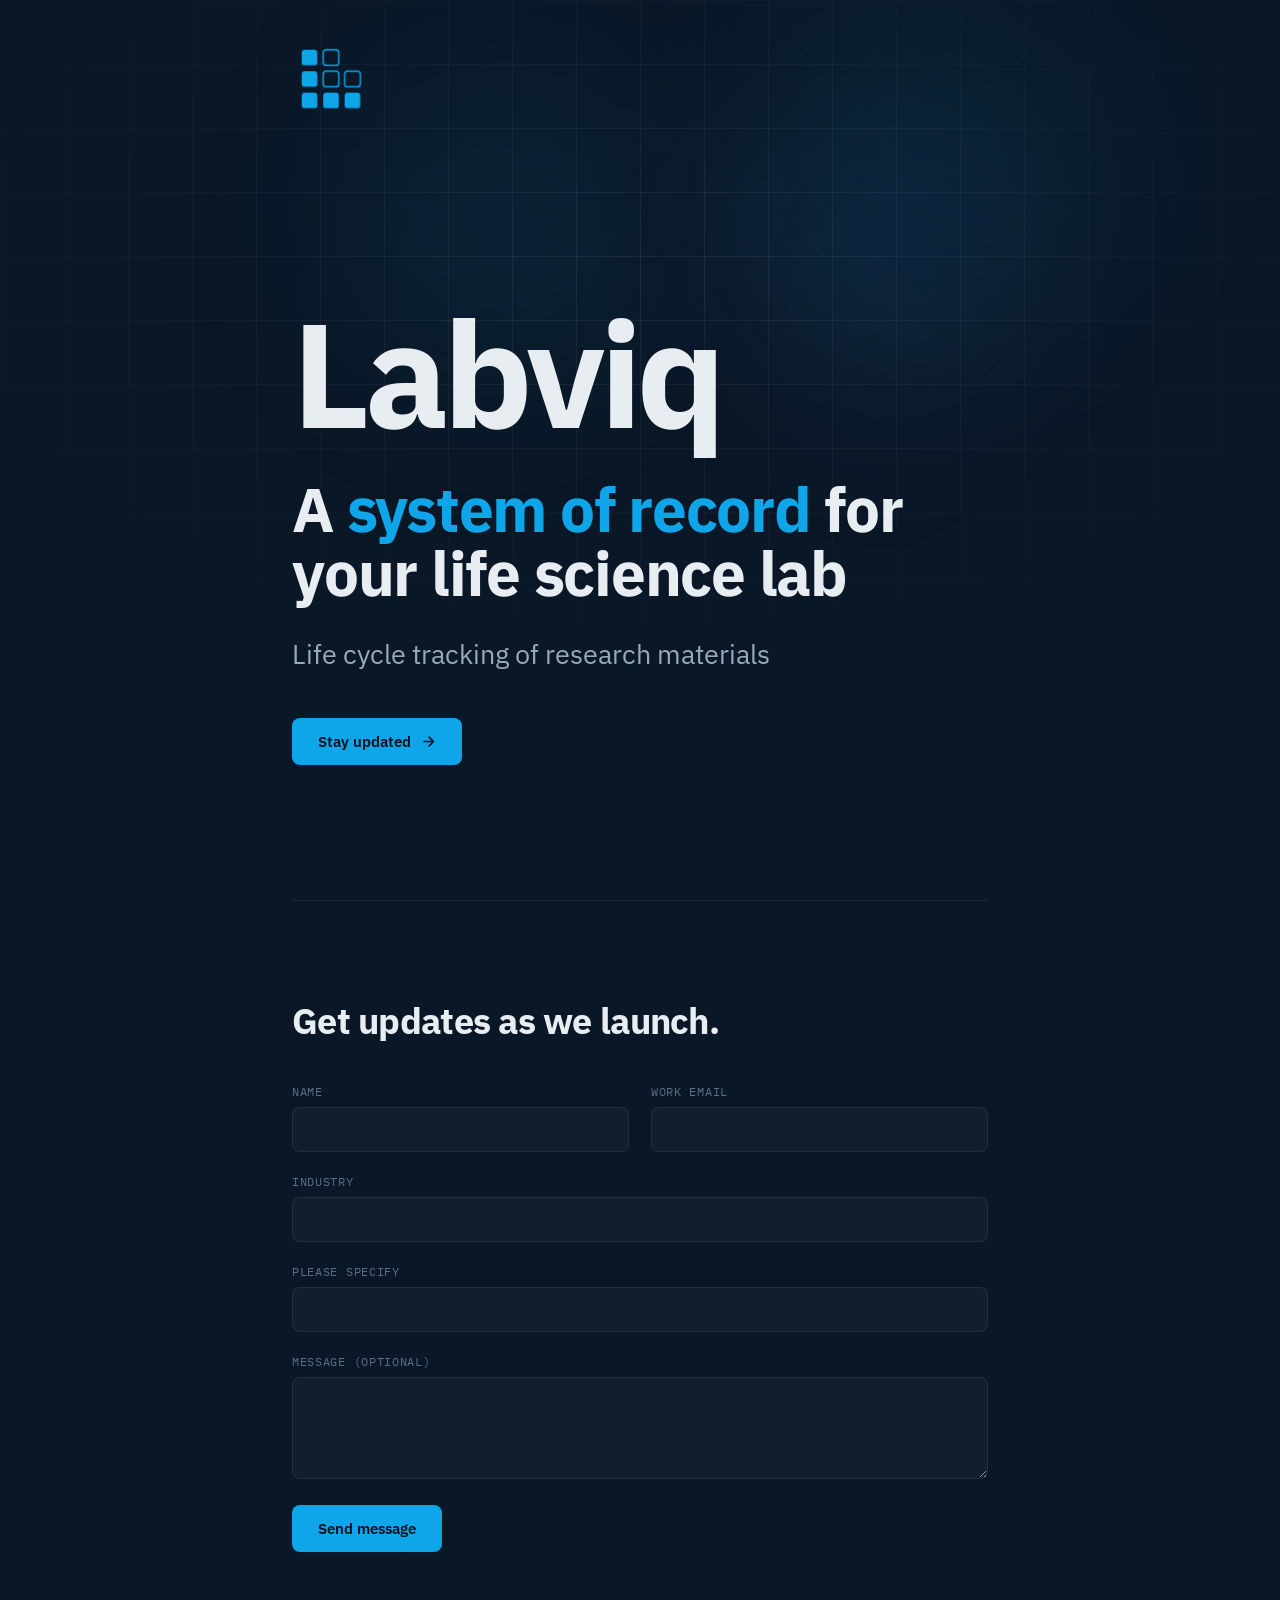
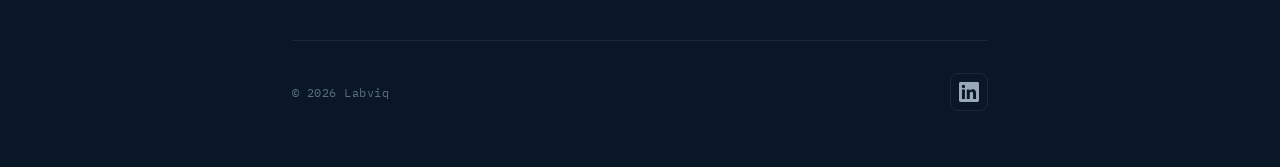
==== commit 3bd71b66: "Update landing page — blue palette, lifecycle tracking copy Co-Authored-By: Claude Sonnet 4.6 <norep" ====
--- a/index.html
+++ b/index.html
@@ -1,767 +1,548 @@
 <!DOCTYPE html>
 <html lang="en">
 <head>
-  <meta charset="UTF-8">
-  <meta name="viewport" content="width=device-width, initial-scale=1.0">
-  <title>Labviq | System of Record for Research Materials</title>
-  <meta name="description" content="AI-native intake and inventory for life science labs. Labviq connects physical materials to their digital records in real time.">
-  <meta property="og:title" content="Labviq, System of Record for Research Materials">
-  <meta property="og:description" content="AI-native intake and inventory for life science labs.">
-  <meta property="og:url" content="https://labviq.com">
-  <link rel="icon" type="image/png" sizes="32x32" href="favicon-32.png">
-  <link rel="apple-touch-icon" sizes="180x180" href="apple-touch-icon.png">
-  <!-- Google Analytics -->
-  <script async src="https://www.googletagmanager.com/gtag/js?id=G-NP6J3689J1"></script>
-  <script>
-    window.dataLayer = window.dataLayer || [];
-    function gtag(){dataLayer.push(arguments);}
-    gtag('js', new Date());
-    gtag('config', 'G-NP6J3689J1');
-  </script>
-  <link rel="preconnect" href="https://fonts.googleapis.com">
-  <link rel="preconnect" href="https://fonts.gstatic.com" crossorigin>
-  <link href="https://fonts.googleapis.com/css2?family=IBM+Plex+Sans:wght@400;500;600;700&display=swap" rel="stylesheet">
-  <style>
-    *, *::before, *::after { box-sizing: border-box; margin: 0; padding: 0; }
-
-    :root {
-      /* ── Surface ── */
-      --bg: #0A0A0A;
-      --surface: #111111;
-      --surface-soft: rgba(255, 255, 255, 0.04);
-
-      /* ── Border ── */
-      --border: rgba(255, 255, 255, 0.08);
-      --border-strong: rgba(255, 255, 255, 0.16);
-      --border-focus: rgba(255, 255, 255, 0.35);
-
-      /* ── Text ── */
-      --text: #FFFFFF;
-      --text-secondary: rgba(255, 255, 255, 0.55);
-      --text-muted: rgba(255, 255, 255, 0.28);
-
-      /* ── Accent ── */
-      --accent: #8E94A0;
-      --accent-soft: rgba(142, 148, 160, 0.18);
-
-      /* ── Nav overlays (high-opacity panels over hero gradient) ── */
-      --nav-bg: rgba(10, 10, 10, 0.80);
-      --nav-bg-scrolled: rgba(10, 10, 10, 0.72);
-
-      /* ── Typography ── */
-      --font: 'IBM Plex Sans', sans-serif;
-      --tracking-display: -0.025em;
-      --tracking-tight: -0.01em;
-      --tracking-eyebrow: 0.12em;
-
-      /* ── Layout ── */
-      --width-page: 1080px;
-      --width-content: 920px;
+<meta charset="UTF-8">
+<meta name="viewport" content="width=device-width, initial-scale=1">
+<title>Labviq — Reagent records, captured at the source</title>
+<meta name="description" content="Labviq builds granular, verified materials records at the point of physical intake. Currently in stealth, seeking design partners.">
+<link rel="icon" type="image/png" href="[data-uri]">
+
+<link rel="preconnect" href="https://fonts.googleapis.com">
+<link rel="preconnect" href="https://fonts.gstatic.com" crossorigin>
+<link href="https://fonts.googleapis.com/css2?family=IBM+Plex+Mono:wght@400;500&family=IBM+Plex+Sans:wght@400;500;600;700&display=swap" rel="stylesheet">
+
+<style>
+  :root {
+    --navy:        #0a1726;
+    --navy-deep:   #06101b;
+    --ink:         #e8edf2;
+    --ink-soft:    #9aa9b8;
+    --ink-faint:   #5d6f80;
+    --teal:        #0EA5E9;
+    --teal-dim:    #0284c7;
+    --line:        rgba(255,255,255,0.08);
+    --sans: 'IBM Plex Sans', sans-serif;
+    --mono: 'IBM Plex Mono', monospace;
+  }
+
+  * { margin: 0; padding: 0; box-sizing: border-box; }
+
+  html { scroll-behavior: smooth; }
+
+  body {
+    font-family: var(--sans);
+    background: var(--navy);
+    color: var(--ink);
+    -webkit-font-smoothing: antialiased;
+    min-height: 100vh;
+    position: relative;
+    overflow-x: hidden;
+  }
+
+  /* faint data grid */
+  body::before {
+    content: "";
+    position: fixed; inset: 0;
+    background-image:
+      linear-gradient(var(--line) 1px, transparent 1px),
+      linear-gradient(90deg, var(--line) 1px, transparent 1px);
+    background-size: 64px 64px;
+    mask-image: radial-gradient(ellipse 80% 60% at 50% 30%, #000 0%, transparent 75%);
+    -webkit-mask-image: radial-gradient(ellipse 80% 60% at 50% 30%, #000 0%, transparent 75%);
+    pointer-events: none;
+    z-index: 0;
+  }
+
+  /* drifting aurora */
+  .aurora {
+    position: fixed; inset: 0;
+    overflow: hidden;
+    pointer-events: none;
+    z-index: 0;
+    mask-image: radial-gradient(ellipse 90% 80% at 50% 35%, #000 0%, transparent 80%);
+    -webkit-mask-image: radial-gradient(ellipse 90% 80% at 50% 35%, #000 0%, transparent 80%);
+  }
+  .blob {
+    position: absolute;
+    border-radius: 50%;
+    filter: blur(70px);
+    opacity: 0.6;
+    will-change: transform;
+  }
+  .blob-1 {
+    width: 620px; height: 620px;
+    top: -180px; left: 50%;
+    background: radial-gradient(circle, rgba(14,165,233,0.32) 0%, transparent 70%);
+    animation: drift1 22s ease-in-out infinite;
+  }
+  .blob-2 {
+    width: 520px; height: 520px;
+    top: -60px; left: 18%;
+    background: radial-gradient(circle, rgba(2,132,199,0.30) 0%, transparent 70%);
+    animation: drift2 28s ease-in-out infinite;
+  }
+  .blob-3 {
+    width: 460px; height: 460px;
+    top: 40px; right: 12%;
+    background: radial-gradient(circle, rgba(70,130,220,0.22) 0%, transparent 70%);
+    animation: drift3 26s ease-in-out infinite;
+  }
+  @keyframes drift1 {
+    0%,100% { transform: translate(-50%, 0) scale(1); }
+    50%     { transform: translate(-46%, 50px) scale(1.12); }
+  }
+  @keyframes drift2 {
+    0%,100% { transform: translate(0, 0) scale(1); opacity: .55; }
+    50%     { transform: translate(70px, 70px) scale(1.08); opacity: .75; }
+  }
+  @keyframes drift3 {
+    0%,100% { transform: translate(0, 0) scale(1.05); opacity: .5; }
+    50%     { transform: translate(-60px, 40px) scale(.92); opacity: .7; }
+  }
+  @media (prefers-reduced-motion: reduce) {
+    .blob { animation: none !important; }
+  }
+
+  .wrap {
+    position: relative;
+    z-index: 1;
+    max-width: 760px;
+    margin: 0 auto;
+    padding: 0 32px;
+  }
+  .screen {
+    display: flex;
+    flex-direction: column;
+    min-height: 100vh;
+  }
+
+  /* header */
+  header {
+    padding: 40px 0;
+    display: flex;
+    align-items: center;
+    justify-content: space-between;
+  }
+  .wordmark {
+    font-weight: 700;
+    font-size: 20px;
+    letter-spacing: 0.18em;
+  }
+  .wordmark .dot { color: var(--teal); }
+  .status {
+    font-family: var(--mono);
+    font-size: 12px;
+    color: var(--ink-soft);
+    letter-spacing: 0.04em;
+    display: flex;
+    align-items: center;
+    gap: 8px;
+  }
+  .pulse {
+    width: 7px; height: 7px;
+    border-radius: 50%;
+    background: var(--teal);
+    box-shadow: 0 0 0 0 rgba(14,165,233,0.6);
+    animation: pulse 2.4s infinite;
+  }
+  @keyframes pulse {
+    0%   { box-shadow: 0 0 0 0 rgba(14,165,233,0.5); }
+    70%  { box-shadow: 0 0 0 7px rgba(14,165,233,0); }
+    100% { box-shadow: 0 0 0 0 rgba(14,165,233,0); }
+  }
+
+  /* hero */
+  .hero {
+    flex: 1;
+    display: flex;
+    flex-direction: column;
+    justify-content: center;
+    padding: 60px 0;
+  }
+  .brand {
+    font-size: clamp(66px, 14vw, 148px);
+    font-weight: 700;
+    letter-spacing: -0.04em;
+    line-height: 1.0;
+    margin-bottom: 18px;
+    padding-bottom: 0.08em;
+    background: linear-gradient(105deg,
+      var(--ink) 0%, var(--ink) 43%,
+      #ffffff 50%,
+      var(--ink) 57%, var(--ink) 100%);
+    background-size: 240% 100%;
+    background-position: 130% 0;
+    -webkit-background-clip: text;
+    background-clip: text;
+    color: transparent;
+    opacity: 0;
+    transform: translateY(16px);
+    animation:
+      brand-in .8s cubic-bezier(.22,.61,.36,1) .15s forwards,
+      brand-sheen 8s ease-in-out 1.6s infinite;
+  }
+  @keyframes brand-in { to { opacity: 1; transform: none; } }
+  @keyframes brand-sheen {
+    0%   { background-position: 130% 0; }
+    50%  { background-position: -45% 0; }
+    100% { background-position: -45% 0; }
+  }
+  h1 {
+    font-size: clamp(38px, 6.5vw, 62px);
+    line-height: 1.04;
+    font-weight: 700;
+    letter-spacing: -0.02em;
+    margin-bottom: 28px;
+  }
+  h1 .accent {
+    color: var(--teal);
+    animation: text-glow 1.8s ease-in-out infinite;
+  }
+  @keyframes text-glow {
+    0%, 100% { text-shadow: 0 0 7px color-mix(in srgb, currentColor 22%, transparent); }
+    50%      { text-shadow: 0 0 18px color-mix(in srgb, currentColor 62%, transparent); }
+  }
+  .lede {
+    font-size: clamp(20px, 3vw, 27px);
+    line-height: 1.5;
+    color: var(--ink-soft);
+    max-width: 560px;
+    margin-bottom: 44px;
+  }
+  .cta-row {
+    display: flex;
+    align-items: center;
+    gap: 24px;
+    flex-wrap: wrap;
+  }
+  .btn {
+    display: inline-flex;
+    align-items: center;
+    gap: 10px;
+    position: relative;
+    background: var(--teal);
+    color: var(--navy-deep);
+    font-family: var(--sans);
+    font-weight: 600;
+    font-size: 15px;
+    padding: 14px 26px;
+    border-radius: 8px;
+    text-decoration: none;
+    transition: transform .18s ease, box-shadow .18s ease, background .18s ease;
+  }
+  .btn::before {
+    content: "";
+    position: absolute;
+    inset: -3px;
+    border-radius: inherit;
+    background: var(--teal);
+    filter: blur(16px);
+    opacity: 0;
+    z-index: -1;
+    pointer-events: none;
+    animation: btn-breathe 1.8s ease-in-out infinite;
+  }
+  @keyframes btn-breathe {
+    0%, 100% { opacity: 0.28; transform: scale(0.95); }
+    50%      { opacity: 0.72; transform: scale(1.09); }
+  }
+  .btn:hover {
+    transform: translateY(-2px);
+    background: #38bdf8;
+    box-shadow: 0 12px 30px rgba(14,165,233,0.22);
+  }
+  .btn svg { transition: transform .18s ease; }
+  .btn:hover svg { transform: translateX(3px); }
+  .note {
+    font-family: var(--mono);
+    font-size: 12.5px;
+    color: var(--ink-faint);
+    letter-spacing: 0.03em;
+  }
+
+  /* contact */
+  #contact {
+    padding: 96px 0 88px;
+    border-top: 1px solid var(--line);
+  }
+  .contact-h2 {
+    font-size: clamp(26px, 4vw, 36px);
+    font-weight: 700;
+    letter-spacing: -0.02em;
+    margin-bottom: 40px;
+  }
+  form { display: flex; flex-direction: column; gap: 22px; }
+  .form-row {
+    display: grid;
+    grid-template-columns: 1fr 1fr;
+    gap: 22px;
+  }
+  .field { display: flex; flex-direction: column; gap: 8px; }
+  .field label {
+    font-family: var(--mono);
+    font-size: 11.5px;
+    letter-spacing: 0.06em;
+    text-transform: uppercase;
+    color: var(--ink-faint);
+  }
+  .field input,
+  .field select,
+  .field textarea {
+    background: rgba(255,255,255,0.03);
+    border: 1px solid var(--line);
+    border-radius: 8px;
+    padding: 12px 14px;
+    color: var(--ink);
+    font-family: var(--sans);
+    font-size: 15px;
+    transition: border-color .15s ease, background .15s ease;
+  }
+  .field textarea { resize: vertical; min-height: 96px; }
+  .field input:focus,
+  .field select:focus,
+  .field textarea:focus {
+    outline: none;
+    border-color: var(--teal-dim);
+    background: rgba(14,165,233,0.05);
+  }
+  .field select { appearance: none; cursor: pointer; }
+  .field select option { background: var(--navy); color: var(--ink); }
+  .btn-submit {
+    border: none;
+    cursor: pointer;
+    align-self: flex-start;
+    margin-top: 4px;
+  }
+  .btn-submit::before { animation-delay: 0.9s; }
+  #form-status {
+    font-family: var(--mono);
+    font-size: 13px;
+    display: none;
+  }
+
+  /* footer */
+  footer {
+    border-top: 1px solid var(--line);
+    padding: 32px 0 56px;
+  }
+  .footer-inner {
+    display: flex;
+    align-items: center;
+    justify-content: space-between;
+  }
+  .footer-copy {
+    font-family: var(--mono);
+    font-size: 12px;
+    letter-spacing: 0.04em;
+    color: var(--ink-faint);
+  }
+  .social {
+    display: inline-flex;
+    align-items: center;
+    justify-content: center;
+    width: 38px; height: 38px;
+    border: 1px solid var(--line);
+    border-radius: 8px;
+    color: var(--ink-soft);
+    transition: color .15s ease, border-color .15s ease, transform .15s ease;
+  }
+  .social:hover {
+    color: var(--teal);
+    border-color: var(--teal-dim);
+    transform: translateY(-2px);
+  }
+
+  /* staggered load animation */
+  .reveal {
+    opacity: 0;
+    transform: translateY(14px);
+    animation: rise .7s cubic-bezier(.22,.61,.36,1) forwards;
+  }
+  @keyframes rise {
+    to { opacity: 1; transform: none; }
+  }
+  .d1 { animation-delay: .05s; }
+  .d2 { animation-delay: .15s; }
+  .d3 { animation-delay: .25s; }
+  .d4 { animation-delay: .35s; }
+  .d5 { animation-delay: .45s; }
+  .d6 { animation-delay: .55s; }
+
+  /* logo tiles build in on load */
+  .logomark rect {
+    opacity: 0;
+    transform-box: fill-box;
+    transform-origin: center;
+    transform: scale(.55);
+    animation: tile-in .55s cubic-bezier(.22,1,.36,1) forwards;
+  }
+  .logomark rect:nth-of-type(1) { animation-delay: .10s; }
+  .logomark rect:nth-of-type(2) { animation-delay: .16s; }
+  .logomark rect:nth-of-type(3) { animation-delay: .22s; }
+  .logomark rect:nth-of-type(4) { animation-delay: .28s; }
+  .logomark rect:nth-of-type(5) { animation-delay: .34s; }
+  .logomark rect:nth-of-type(6) { animation-delay: .40s; }
+  .logomark rect:nth-of-type(7) { animation-delay: .46s; }
+  .logomark rect:nth-of-type(8) { animation-delay: .52s; }
+  @keyframes tile-in { to { opacity: 1; transform: scale(1); } }
+
+  /* scroll-triggered reveals for lower sections */
+  .scroll-reveal {
+    opacity: 0;
+    transform: translateY(22px);
+    transition: opacity .8s cubic-bezier(.22,1,.36,1), transform .8s cubic-bezier(.22,1,.36,1);
+    will-change: opacity, transform;
+  }
+  .scroll-reveal.in-view { opacity: 1; transform: none; }
+  .scroll-reveal.delay-1 { transition-delay: .12s; }
+
+  @media (prefers-reduced-motion: reduce) {
+    .reveal, .logomark rect, .scroll-reveal { animation: none !important; transition: none !important; opacity: 1 !important; transform: none !important; }
+    .btn::before { animation: none !important; opacity: 0 !important; }
+    h1 .accent { animation: none !important; text-shadow: none !important; }
+    .brand {
+      animation: none !important;
+      opacity: 1 !important;
+      transform: none !important;
+      background: none;
+      -webkit-text-fill-color: var(--ink);
+      color: var(--ink);
     }
-
-    html { scroll-behavior: smooth; }
-
-    body {
-      font-family: var(--font);
-      background: var(--bg);
-      color: var(--text);
-      -webkit-font-smoothing: antialiased;
-      overflow-x: hidden;
-    }
-
-    /* ── Layout ── */
-    .container {
-      max-width: var(--width-page);
-      margin: 0 auto;
-      padding: 0 32px;
-    }
-
-    section {
-      padding: 120px 0;
-    }
-
-    /* ── Fade-in ── */
-    .fade {
-      opacity: 0;
-      transform: translateY(24px);
-      transition: opacity 0.8s cubic-bezier(0.22, 1, 0.36, 1), transform 0.8s cubic-bezier(0.22, 1, 0.36, 1);
-      will-change: opacity, transform;
-    }
-    .fade.visible {
-      opacity: 1;
-      transform: translateY(0);
-    }
-    .fade-delay-1 { transition-delay: 0.08s; }
-    .fade-delay-2 { transition-delay: 0.16s; }
-    .fade-delay-3 { transition-delay: 0.24s; }
-    .fade-delay-4 { transition-delay: 0.32s; }
-
-    /* Staggered children (impact rows) */
-    .stagger > * {
-      opacity: 0;
-      transform: translateY(20px);
-      transition: opacity 0.7s cubic-bezier(0.22, 1, 0.36, 1), transform 0.7s cubic-bezier(0.22, 1, 0.36, 1);
-    }
-    .stagger.visible > * { opacity: 1; transform: translateY(0); }
-    .stagger.visible > *:nth-child(1) { transition-delay: 0.05s; }
-    .stagger.visible > *:nth-child(2) { transition-delay: 0.18s; }
-    .stagger.visible > *:nth-child(3) { transition-delay: 0.31s; }
-    .stagger.visible > *:nth-child(4) { transition-delay: 0.44s; }
-
-    /* Hero parallax-ish drift */
-    .parallax-slow { transition: transform 0.6s cubic-bezier(0.22, 1, 0.36, 1); will-change: transform; }
-
-    /* Brand mark gentle float */
-    @keyframes solution-float {
-      0%, 100% { transform: translateY(0); }
-      50%      { transform: translateY(-6px); }
-    }
-    .solution-mark.visible { animation: solution-float 6s ease-in-out infinite; }
-
-    /* Sticky nav gains a subtle elevation once user scrolls */
-    nav.scrolled {
-      background: var(--nav-bg-scrolled);
-      backdrop-filter: saturate(140%) blur(10px);
-      -webkit-backdrop-filter: saturate(140%) blur(10px);
-      border-bottom: 1px solid var(--border);
-    }
-    nav { transition: background 0.3s ease, border-color 0.3s ease, backdrop-filter 0.3s ease; }
-
-    @media (prefers-reduced-motion: reduce) {
-      .fade, .stagger > *, .parallax-slow { transition: none !important; transform: none !important; }
-      .fade { opacity: 1; }
-      .stagger > * { opacity: 1; }
-      .solution-mark.visible { animation: none; }
-      nav { transition: none; }
-    }
-
-    /* ── Nav ── */
-    nav {
-      position: sticky;
-      top: 0;
-      z-index: 100;
-      border-bottom: 1px solid var(--border);
-      backdrop-filter: blur(12px);
-      -webkit-backdrop-filter: blur(12px);
-      background: var(--nav-bg);
-    }
-    .nav-inner {
-      display: flex;
-      align-items: center;
-      justify-content: space-between;
-      height: 64px;
-    }
-    .nav-logo {
-      display: flex;
-      align-items: center;
-      text-decoration: none;
-    }
-    .nav-link {
-      font-size: 16px;
-      font-weight: 600;
-      color: var(--text);
-      text-decoration: none;
-      transition: opacity 0.2s;
-    }
-    .nav-link:hover { opacity: 0.75; }
-
-    /* ── Eyebrow label (shared: section labels, card num, etc.) ── */
-    .label {
-      font-size: 11px;
-      font-weight: 500;
-      letter-spacing: var(--tracking-eyebrow);
-      text-transform: uppercase;
-      color: var(--text-muted);
-      margin-bottom: 24px;
-    }
-
-    /* ── Hero ── */
-    #hero {
-      padding: 160px 0 140px;
-      position: relative;
-      overflow: hidden;
-    }
-    #hero::before {
-      content: "";
-      position: absolute;
-      inset: -10% -10% auto -10%;
-      height: 90%;
-      background:
-        radial-gradient(60% 70% at 25% 25%, rgba(142,148,160,0.10), transparent 70%),
-        radial-gradient(50% 60% at 80% 0%, rgba(142,148,160,0.06), transparent 70%);
-      pointer-events: none;
-      z-index: 0;
-    }
-    #hero > .container { position: relative; z-index: 1; }
-    #hero .label {
-      margin-bottom: 32px;
-    }
-    .hero-h1 {
-      font-size: clamp(2.75rem, 5.5vw, 4.5rem);
-      font-weight: 600;
-      line-height: 1.2;
-      letter-spacing: var(--tracking-display);
-      max-width: var(--width-content);
-      margin-bottom: 56px;
-      text-wrap: balance;
-    }
-    @media (max-width: 600px) {
-      .hero-h1 {
-        font-size: clamp(1.75rem, 8vw, 2.75rem);
-        line-height: 1.15;
-        margin-bottom: 40px;
-      }
-    }
-    .hero-sub {
-      font-size: clamp(1.75rem, 2.6vw, 2.25rem);
-      font-weight: 500;
-      color: var(--text);
-      max-width: var(--width-content);
-      line-height: 1.4;
-      margin-bottom: 48px;
-    }
-    .btn {
-      display: inline-flex;
-      align-items: center;
-      gap: 6px;
-      background: var(--accent);
-      color: #0A0A0A;
-      font-family: var(--font);
-      font-size: 15px;
-      font-weight: 600;
-      padding: 14px 24px;
-      border-radius: 6px;
-      text-decoration: none;
-      border: none;
-      cursor: pointer;
-      transition: background 0.2s ease, transform 0.15s ease, box-shadow 0.2s ease;
-      box-shadow: 0 0 0 0 var(--accent-soft);
-    }
-    .btn:hover { background: #A1A6B0; transform: translateY(-1px); box-shadow: 0 8px 24px -8px var(--accent-soft); }
-    .btn:active { transform: translateY(0); }
-
-    /* ── Section headings ── */
-    .section-h2 {
-      font-size: clamp(1.75rem, 3.5vw, 2.5rem);
-      font-weight: 600;
-      letter-spacing: var(--tracking-display);
-      line-height: 1.15;
-      max-width: var(--width-content);
-      margin-bottom: 56px;
-    }
-    .solution-row {
-      display: flex;
-      align-items: center;
-      justify-content: space-between;
-      gap: 40px;
-      max-width: var(--width-content);
-    }
-    .solution-row .section-h2 {
-      margin-bottom: 0;
-      max-width: none;
-      flex: 1 1 auto;
-    }
-    .solution-mark {
-      flex-shrink: 0;
-    }
-    @media (max-width: 768px) {
-      .solution-row { flex-direction: column; align-items: flex-start; gap: 32px; }
-      .solution-mark { width: 160px; height: 160px; }
-    }
-
-    /* ── Card (unified card/pillar pattern) ── */
-    .cards {
-      display: grid;
-      grid-template-columns: repeat(3, 1fr);
-      gap: 16px;
-    }
-    @media (max-width: 768px) {
-      .cards { grid-template-columns: 1fr; }
-    }
-    .card {
-      background: var(--surface);
-      border: 1px solid var(--border);
-      border-radius: 8px;
-      padding: 32px;
-      transition: border-color 0.2s;
-    }
-    .card:hover { border-color: var(--border-strong); }
-    .card-title {
-      font-size: 15px;
-      font-weight: 600;
-      letter-spacing: var(--tracking-tight);
-      margin-bottom: 12px;
-    }
-    .card-body {
-      font-size: 14px;
-      color: var(--text-secondary);
-      line-height: 1.65;
-    }
-    /* Optional eyebrow number inside a card — uses .label */
-    .card .label {
-      margin-bottom: 20px;
-    }
-
-    /* ── Impact strip ── */
-    .impact-strip {
-      display: flex;
-      flex-direction: column;
-      border: 1px solid var(--border);
-      border-radius: 12px;
-      overflow: hidden;
-      background: var(--surface);
-      max-width: var(--width-content);
-    }
-    .impact-item {
-      display: grid;
-      grid-template-columns: minmax(240px, 320px) 1fr;
-      align-items: baseline;
-      gap: 56px;
-      padding: 48px 56px;
-    }
-    .impact-item:not(:last-child) {
-      border-bottom: 1px solid var(--border);
-    }
-    @media (max-width: 768px) {
-      .impact-item {
-        grid-template-columns: 1fr;
-        gap: 12px;
-        padding: 32px 28px;
-      }
-    }
-    .impact-label {
-      font-size: clamp(1.125rem, 2.5vw, 1.5rem);
-      font-weight: 700;
-      letter-spacing: var(--tracking-eyebrow);
-      text-transform: uppercase;
-      color: var(--text);
-    }
-    .impact-desc {
-      font-size: clamp(1.125rem, 2vw, 1.375rem);
-      color: var(--text);
-      line-height: 1.45;
-      font-weight: 400;
-    }
-
-    /* ── Lifecycle bar ── */
-    .lifecycle {
-      display: flex;
-      align-items: center;
-      gap: 0;
-      border: 1px solid var(--border);
-      border-radius: 8px;
-      overflow: hidden;
-    }
-    @media (max-width: 600px) {
-      .lifecycle { flex-direction: column; }
-      .lifecycle-arrow { display: none; }
-      .lifecycle-stage { border-right: none !important; border-bottom: 1px solid var(--border); width: 100%; }
-    }
-    .lifecycle-stage {
-      flex: 1;
-      padding: 20px 24px;
-      border-right: 1px solid var(--border);
-      display: flex;
-      align-items: center;
-      gap: 10px;
-    }
-    .lifecycle-stage:last-child { border-right: none; }
-    .lifecycle-dot {
-      width: 6px;
-      height: 6px;
-      border-radius: 50%;
-      background: var(--text-muted);
-      flex-shrink: 0;
-    }
-    .lifecycle-name {
-      font-size: 13px;
-      font-weight: 500;
-      color: var(--text-secondary);
-    }
-
-    /* ── Why now section ── */
-    #why-now .body-text {
-      font-size: 1rem;
-      color: var(--text-secondary);
-      line-height: 1.7;
-      max-width: var(--width-content);
-      margin-bottom: 48px;
-    }
-    .closing-line {
-      margin-top: 48px;
-      font-size: 1rem;
-      font-weight: 500;
-      color: var(--text-secondary);
-      line-height: 1.65;
-      border-left: 2px solid var(--border-strong);
-      padding-left: 20px;
-      max-width: var(--width-content);
-    }
-    .closing-line span {
-      color: var(--text);
-    }
-
-    /* ── Contact section ── */
-    #contact {
-      border-top: 1px solid var(--border);
-    }
-    .contact-grid {
-      display: grid;
-      grid-template-columns: 1fr;
-      gap: 56px;
-      align-items: start;
-      max-width: var(--width-content);
-    }
-    @media (max-width: 768px) {
-      .contact-grid { gap: 40px; }
-    }
-    .contact-intro-h2 {
-      font-size: clamp(1.5rem, 3vw, 2rem);
-      font-weight: 600;
-      letter-spacing: var(--tracking-display);
-      line-height: 1.2;
-      margin-bottom: 20px;
-    }
-
-    form {
-      display: flex;
-      flex-direction: column;
-      gap: 16px;
-    }
-    .form-row {
-      display: grid;
-      grid-template-columns: 1fr 1fr;
-      gap: 16px;
-    }
-    @media (max-width: 520px) {
-      .form-row { grid-template-columns: 1fr; }
-    }
-    .field {
-      display: flex;
-      flex-direction: column;
-      gap: 6px;
-    }
-    .field[hidden] { display: none; }
-    label {
-      font-size: 12px;
-      font-weight: 500;
-      color: var(--text-muted);
-      letter-spacing: 0.04em;
-      text-transform: uppercase;
-    }
-    input, select, textarea {
-      font-family: var(--font);
-      font-size: 14px;
-      color: var(--text);
-      background: var(--surface-soft);
-      border: 1px solid var(--border);
-      border-radius: 6px;
-      padding: 12px 16px;
-      outline: none;
-      transition: border-color 0.2s;
-      width: 100%;
-      -webkit-appearance: none;
-      appearance: none;
-    }
-    select {
-      background-image: url("data:image/svg+xml,%3Csvg xmlns='http://www.w3.org/2000/svg' width='12' height='8' viewBox='0 0 12 8'%3E%3Cpath d='M1 1l5 5 5-5' stroke='rgba(255,255,255,0.55)' stroke-width='1.5' fill='none' stroke-linecap='round'/%3E%3C/svg%3E");
-      background-repeat: no-repeat;
-      background-position: right 14px center;
-      padding-right: 36px;
-      cursor: pointer;
-    }
-    select option {
-      background: #1a1a1a;
-      color: var(--text);
-    }
-    input:focus, select:focus, textarea:focus {
-      border-color: var(--border-focus);
-    }
-    input::placeholder, textarea::placeholder {
-      color: var(--text-muted);
-    }
-    textarea { resize: vertical; min-height: 110px; }
-
-    .form-submit {
-      padding-top: 4px;
-    }
-    .btn-submit {
-      width: 100%;
-      justify-content: center;
-      padding: 14px 24px;
-      font-size: 14px;
-    }
-
-    /* ── Footer ── */
-    footer {
-      border-top: 1px solid var(--border);
-      padding: 48px 0;
-    }
-    .footer-inner {
-      display: flex;
-      align-items: center;
-      justify-content: space-between;
-      flex-wrap: wrap;
-      gap: 24px;
-    }
-    .footer-left {
-      display: flex;
-      align-items: center;
-      gap: 24px;
-    }
-    .footer-copy {
-      font-size: 13px;
-      color: var(--text-muted);
-    }
-    .footer-right {
-      display: flex;
-      align-items: center;
-      gap: 24px;
-    }
-    .onstage-badge { height: 48px; width: auto; opacity: 0.85; transition: opacity 0.2s; }
-    .onstage-badge:hover { opacity: 1; }
-
-    /* ── Problem ── */
-    .problem-points {
-      margin-top: 32px;
-      display: flex;
-      flex-direction: column;
-      gap: 36px;
-      max-width: var(--width-content);
-    }
-    .problem-point {
-      font-size: clamp(1.375rem, 2.2vw, 1.75rem);
-      font-weight: 500;
-      color: var(--text);
-      line-height: 1.3;
-      letter-spacing: var(--tracking-tight);
-    }
-
-    /* ── Divider ── */
-    .section-divider {
-      border: none;
-      height: 1px;
-      background: linear-gradient(to right, transparent, var(--border) 30%, var(--border) 70%, transparent);
-      max-width: var(--width-page);
-      margin: 0 auto;
-    }
-
-    /* Subtle alternating section tones */
-    #impact, #contact {
-      background: linear-gradient(to bottom, rgba(255,255,255,0.012), rgba(255,255,255,0));
-    }
-  </style>
+  }
+
+  @media (max-width: 560px) {
+    header { padding: 28px 0; flex-direction: column; gap: 16px; align-items: flex-start; }
+    .form-row { grid-template-columns: 1fr; }
+    #contact { padding: 72px 0 64px; }
+    .wrap { padding: 0 24px; }
+  }
+</style>
 </head>
 <body>
-
-  <!-- ── Nav ── -->
-  <nav>
-    <div class="container">
-      <div class="nav-inner">
-        <a href="#" class="nav-logo" aria-label="Labviq">
-          <svg width="140" height="40" viewBox="0 0 280 80" xmlns="http://www.w3.org/2000/svg" aria-hidden="true">
-            <!-- Filled squares (L-shape) -->
-            <rect x="10" y="10" width="16" height="16" rx="3" fill="#FFFFFF"/>
-            <rect x="10" y="32" width="16" height="16" rx="3" fill="#FFFFFF"/>
-            <rect x="10" y="54" width="16" height="16" rx="3" fill="#FFFFFF"/>
-            <rect x="32" y="54" width="16" height="16" rx="3" fill="#FFFFFF"/>
-            <rect x="54" y="54" width="16" height="16" rx="3" fill="#FFFFFF"/>
-            <!-- Ghost squares -->
-            <rect x="32" y="10" width="16" height="16" rx="3" fill="none" stroke="#FFFFFF" stroke-width="2"/>
-            <rect x="32" y="32" width="16" height="16" rx="3" fill="none" stroke="#FFFFFF" stroke-width="2"/>
-            <rect x="54" y="32" width="16" height="16" rx="3" fill="none" stroke="#FFFFFF" stroke-width="2"/>
-            <!-- Wordmark -->
-            <text x="96" y="52" font-family="IBM Plex Sans, sans-serif" font-size="36" font-weight="600" letter-spacing="-1.08" fill="#FFFFFF">Labviq</text>
+  <div class="aurora">
+    <div class="blob blob-1"></div>
+    <div class="blob blob-2"></div>
+    <div class="blob blob-3"></div>
+  </div>
+  <div class="wrap">
+
+    <div class="screen">
+    <header>
+      <div class="wordmark reveal d1">
+        <svg class="logomark" width="78" height="78" viewBox="0 0 80 80" xmlns="http://www.w3.org/2000/svg" role="img" aria-label="Labviq">
+          <rect x="10" y="10" width="16" height="16" rx="3" fill="#0EA5E9"/>
+          <rect x="10" y="32" width="16" height="16" rx="3" fill="#0EA5E9"/>
+          <rect x="10" y="54" width="16" height="16" rx="3" fill="#0EA5E9"/>
+          <rect x="32" y="54" width="16" height="16" rx="3" fill="#0EA5E9"/>
+          <rect x="54" y="54" width="16" height="16" rx="3" fill="#0EA5E9"/>
+          <rect x="32" y="10" width="16" height="16" rx="3" fill="none" stroke="#0EA5E9" stroke-width="1.5"/>
+          <rect x="32" y="32" width="16" height="16" rx="3" fill="none" stroke="#0EA5E9" stroke-width="1.5"/>
+          <rect x="54" y="32" width="16" height="16" rx="3" fill="none" stroke="#0EA5E9" stroke-width="1.5"/>
+        </svg>
+      </div>
+    </header>
+
+    <section class="hero">
+      <div class="brand">Labviq</div>
+      <h1 class="reveal d3">A <span class="accent">system of record</span> for your life science lab</h1>
+      <p class="lede reveal d4">
+        Life cycle tracking of research materials
+      </p>
+      <div class="cta-row reveal d5">
+        <a class="btn" href="#contact">
+          Stay updated
+          <svg width="15" height="15" viewBox="0 0 24 24" fill="none" stroke="currentColor" stroke-width="2.5" stroke-linecap="round" stroke-linejoin="round"><path d="M5 12h14M13 5l7 7-7 7"/></svg>
+        </a>
+      </div>
+    </section>
+    </div>
+
+    <section id="contact">
+      <h2 class="contact-h2 scroll-reveal">Get updates as we launch.</h2>
+      <form id="contact-form" class="scroll-reveal delay-1" action="https://api.web3forms.com/submit" method="POST">
+        <input type="hidden" name="access_key" value="7d3a52ca-f7e3-474d-a13b-144ad9bf1049">
+        <input type="hidden" name="subject" value="New message — Labviq">
+        <input type="hidden" name="redirect" value="false">
+        <div class="form-row">
+          <div class="field">
+            <label for="name">Name</label>
+            <input type="text" id="name" name="name" required>
+          </div>
+          <div class="field">
+            <label for="email">Work email</label>
+            <input type="email" id="email" name="email" required>
+          </div>
+        </div>
+        <div class="field">
+          <label for="industry">Industry</label>
+          <select id="industry" name="industry" required>
+            <option value="" disabled selected></option>
+            <option value="academia">Academia</option>
+            <option value="biotech">Biotech</option>
+            <option value="pharmaceuticals">Pharmaceuticals</option>
+            <option value="venture-capital">Venture capital</option>
+            <option value="other">Other</option>
+          </select>
+        </div>
+        <div class="field" id="industry-other-field" hidden>
+          <label for="industry_other">Please specify</label>
+          <input type="text" id="industry_other" name="industry_other">
+        </div>
+        <div class="field">
+          <label for="message">Message (optional)</label>
+          <textarea id="message" name="message" rows="4"></textarea>
+        </div>
+        <button type="submit" class="btn btn-submit" id="submit-btn">Send message</button>
+        <p id="form-status"></p>
+      </form>
+    </section>
+
+    <footer>
+      <div class="footer-inner scroll-reveal">
+        <span class="footer-copy">&copy; 2026 Labviq</span>
+        <a class="social" href="https://www.linkedin.com/company/labviq" target="_blank" rel="noopener" aria-label="Labviq on LinkedIn">
+          <svg width="20" height="20" viewBox="0 0 24 24" fill="currentColor" aria-hidden="true">
+            <path d="M20.45 20.45h-3.56v-5.57c0-1.33-.03-3.04-1.85-3.04-1.85 0-2.14 1.45-2.14 2.94v5.67H9.34V9h3.42v1.56h.05c.48-.9 1.64-1.85 3.37-1.85 3.6 0 4.27 2.37 4.27 5.46v6.28zM5.34 7.43a2.06 2.06 0 1 1 0-4.13 2.06 2.06 0 0 1 0 4.13zM7.12 20.45H3.55V9h3.57v11.45zM22.22 0H1.77C.79 0 0 .77 0 1.73v20.54C0 23.23.79 24 1.77 24h20.45c.98 0 1.78-.77 1.78-1.73V1.73C24 .77 23.2 0 22.22 0z"/>
           </svg>
         </a>
-        <a href="#contact" class="nav-link">Stay in the loop</a>
       </div>
-    </div>
-  </nav>
-
-  <!-- ── Hero ── -->
-  <section id="hero">
-    <div class="container">
-      <h1 class="hero-h1 fade">System of record for research materials in life science labs</h1>
-      <a href="#contact" class="btn fade fade-delay-2">Stay in the loop &rarr;</a>
-    </div>
-  </section>
-
-  <hr class="section-divider">
-
-  <!-- ── Problem ── -->
-  <section id="problem">
-    <div class="container">
-      <h2 class="section-h2 fade">Materials move through the lab, but their records do not.</h2>
-    </div>
-  </section>
-
-  <hr class="section-divider">
-
-  <!-- ── Impact ── -->
-  <section id="impact">
-    <div class="container">
-      <h2 class="section-h2 fade">The impact.</h2>
-      <div class="impact-strip stagger">
-        <div class="impact-item">
-          <div class="impact-label">Compliance</div>
-          <p class="impact-desc">Failed audits. Delayed milestones.</p>
-        </div>
-        <div class="impact-item">
-          <div class="impact-label">Reproducibility</div>
-          <p class="impact-desc">Lost work. Unrepeatable results.</p>
-        </div>
-        <div class="impact-item">
-          <div class="impact-label">Cost</div>
-          <p class="impact-desc">Duplicate buys. Expired stock.</p>
-        </div>
-      </div>
-    </div>
-  </section>
-
-  <hr class="section-divider">
-
-  <!-- ── Solution ── -->
-  <section id="solution">
-    <div class="container">
-      <div class="solution-row">
-        <h2 class="section-h2 fade">Labviq is the solution that we are building.</h2>
-        <svg class="solution-mark fade fade-delay-1" width="200" height="200" viewBox="0 0 80 80" xmlns="http://www.w3.org/2000/svg" aria-hidden="true">
-          <!-- Filled squares (L-shape) -->
-          <rect x="10" y="10" width="16" height="16" rx="3" fill="#FFFFFF"/>
-          <rect x="10" y="32" width="16" height="16" rx="3" fill="#FFFFFF"/>
-          <rect x="10" y="54" width="16" height="16" rx="3" fill="#FFFFFF"/>
-          <rect x="32" y="54" width="16" height="16" rx="3" fill="#FFFFFF"/>
-          <rect x="54" y="54" width="16" height="16" rx="3" fill="#FFFFFF"/>
-          <!-- Ghost squares -->
-          <rect x="32" y="10" width="16" height="16" rx="3" fill="none" stroke="#FFFFFF" stroke-width="2"/>
-          <rect x="32" y="32" width="16" height="16" rx="3" fill="none" stroke="#FFFFFF" stroke-width="2"/>
-          <rect x="54" y="32" width="16" height="16" rx="3" fill="none" stroke="#FFFFFF" stroke-width="2"/>
-        </svg>
-      </div>
-    </div>
-  </section>
-
-  <!-- ── Contact ── -->
-  <section id="contact">
-    <div class="container">
-      <div class="contact-grid">
-        <div class="fade fade-delay-1">
-          <h2 class="contact-intro-h2">Get updates as we launch.</h2>
-        </div>
-        <div class="fade fade-delay-2">
-          <form id="contact-form" action="https://api.web3forms.com/submit" method="POST">
-            <input type="hidden" name="access_key" value="7d3a52ca-f7e3-474d-a13b-144ad9bf1049">
-            <input type="hidden" name="subject" value="New message — Labviq">
-            <input type="hidden" name="redirect" value="false">
-            <div class="form-row">
-              <div class="field">
-                <label for="name">Name</label>
-                <input type="text" id="name" name="name" required>
-              </div>
-              <div class="field">
-                <label for="email">Work email</label>
-                <input type="email" id="email" name="email" required>
-              </div>
-            </div>
-            <div class="field">
-              <label for="industry">Industry</label>
-              <select id="industry" name="industry" required>
-                <option value="" disabled selected></option>
-                <option value="academia">Academia</option>
-                <option value="biotech">Biotech</option>
-                <option value="pharmaceuticals">Pharmaceuticals</option>
-                <option value="venture-capital">Venture capital</option>
-                <option value="other">Other</option>
-              </select>
-            </div>
-            <div class="field" id="industry-other-field" hidden>
-              <label for="industry_other">Please specify</label>
-              <input type="text" id="industry_other" name="industry_other">
-            </div>
-            <div class="field">
-              <label for="message">Message (optional)</label>
-              <textarea id="message" name="message" rows="4"></textarea>
-            </div>
-            <div class="form-submit">
-              <button type="submit" class="btn btn-submit" id="submit-btn">Send message</button>
-            </div>
-            <p id="form-status" style="margin-top:14px;font-size:13px;display:none;"></p>
-          </form>
-        </div>
-      </div>
-    </div>
-  </section>
-
-  <!-- ── Footer ── -->
-  <footer>
-    <div class="container">
-      <div class="footer-inner">
-        <div class="footer-left">
-          <svg width="28" height="28" viewBox="0 0 80 80" xmlns="http://www.w3.org/2000/svg" aria-hidden="true">
-            <!-- Filled squares (L-shape) -->
-            <rect x="10" y="10" width="16" height="16" rx="3" fill="#FFFFFF"/>
-            <rect x="10" y="32" width="16" height="16" rx="3" fill="#FFFFFF"/>
-            <rect x="10" y="54" width="16" height="16" rx="3" fill="#FFFFFF"/>
-            <rect x="32" y="54" width="16" height="16" rx="3" fill="#FFFFFF"/>
-            <rect x="54" y="54" width="16" height="16" rx="3" fill="#FFFFFF"/>
-            <!-- Ghost squares -->
-            <rect x="32" y="10" width="16" height="16" rx="3" fill="none" stroke="#FFFFFF" stroke-width="2"/>
-            <rect x="32" y="32" width="16" height="16" rx="3" fill="none" stroke="#FFFFFF" stroke-width="2"/>
-            <rect x="54" y="32" width="16" height="16" rx="3" fill="none" stroke="#FFFFFF" stroke-width="2"/>
-          </svg>
-          <span class="footer-copy">&copy; 2026 Labviq</span>
-        </div>
-        <div class="footer-right">
-          <a href="https://onstage-shortlist.com/" target="_blank" rel="noopener">
-            <img src="onstage-badge.png" class="onstage-badge" alt="Onstage S26 Top 100">
-          </a>
-        </div>
-      </div>
-    </div>
-  </footer>
+    </footer>
+
+  </div>
 
   <script>
-    const observer = new IntersectionObserver((entries) => {
-      entries.forEach(entry => {
-        if (entry.isIntersecting) {
-          entry.target.classList.add('visible');
-          observer.unobserve(entry.target);
-        }
-      });
-    }, { threshold: 0.1 });
-
-    document.querySelectorAll('.fade, .stagger').forEach(el => {
-      observer.observe(el);
-    });
-
-    // Subtle elevation on nav after scroll
-    const navEl = document.querySelector('nav');
-    const onScroll = () => {
-      if (!navEl) return;
-      navEl.classList.toggle('scrolled', window.scrollY > 8);
-    };
-    onScroll();
-    window.addEventListener('scroll', onScroll, { passive: true });
-
-    // Light parallax on hero copy
-    const parallaxEls = document.querySelectorAll('#hero .hero-h1, #hero .hero-sub');
-    parallaxEls.forEach(el => el.classList.add('parallax-slow'));
-    let ticking = false;
-    const updateParallax = () => {
-      const y = Math.min(window.scrollY, 400);
-      parallaxEls.forEach((el, i) => {
-        el.style.transform = `translateY(${y * (0.06 + i * 0.04)}px)`;
-      });
-      ticking = false;
-    };
-    window.addEventListener('scroll', () => {
-      if (!ticking) {
-        requestAnimationFrame(updateParallax);
-        ticking = true;
-      }
-    }, { passive: true });
-
+    const reduceMotion = window.matchMedia('(prefers-reduced-motion: reduce)').matches;
+
+    // Scroll-triggered reveals for lower sections
+    if (!reduceMotion) {
+      const io = new IntersectionObserver((entries) => {
+        entries.forEach(e => {
+          if (e.isIntersecting) { e.target.classList.add('in-view'); io.unobserve(e.target); }
+        });
+      }, { threshold: 0.18 });
+      document.querySelectorAll('.scroll-reveal').forEach(el => io.observe(el));
+    } else {
+      document.querySelectorAll('.scroll-reveal').forEach(el => el.classList.add('in-view'));
+    }
+
+    // Aurora drifts gently toward the cursor (eased), adding depth
+    if (!reduceMotion && window.matchMedia('(pointer: fine)').matches) {
+      const aurora = document.querySelector('.aurora');
+      let mx = 0, my = 0, cx = 0, cy = 0;
+      window.addEventListener('mousemove', (e) => {
+        mx = (e.clientX / window.innerWidth  - 0.5);
+        my = (e.clientY / window.innerHeight - 0.5);
+      }, { passive: true });
+      const loop = () => {
+        cx += (mx * 34 - cx) * 0.045;
+        cy += (my * 34 - cy) * 0.045;
+        aurora.style.transform = `translate(${cx.toFixed(2)}px, ${cy.toFixed(2)}px)`;
+        requestAnimationFrame(loop);
+      };
+      loop();
+    }
+
+    // Reveal the "specify" field only when Industry = Other
     const industrySelect = document.getElementById('industry');
     const otherField = document.getElementById('industry-other-field');
     const otherInput = document.getElementById('industry_other');
@@ -774,22 +555,22 @@
 
     // Web3Forms async submission
     const contactForm = document.getElementById('contact-form');
-    const submitBtn  = document.getElementById('submit-btn');
-    const formStatus = document.getElementById('form-status');
+    const submitBtn   = document.getElementById('submit-btn');
+    const formStatus  = document.getElementById('form-status');
     contactForm.addEventListener('submit', async (e) => {
       e.preventDefault();
       submitBtn.disabled = true;
       submitBtn.textContent = 'Sending…';
       formStatus.style.display = 'none';
       try {
-        const res  = await fetch('https://api.web3forms.com/submit', {
+        const res = await fetch('https://api.web3forms.com/submit', {
           method: 'POST',
           body: new FormData(contactForm)
         });
         const data = await res.json();
         if (data.success) {
           formStatus.textContent = 'Message sent — we\'ll be in touch.';
-          formStatus.style.color = 'rgba(255,255,255,0.55)';
+          formStatus.style.color = 'var(--ink-soft)';
           contactForm.reset();
           otherField.hidden = true;
         } else {
@@ -797,7 +578,7 @@
         }
       } catch (err) {
         formStatus.textContent = 'Something went wrong. Please email hello@labviq.com directly.';
-        formStatus.style.color = 'rgba(255,100,100,0.8)';
+        formStatus.style.color = 'rgba(255,120,120,0.85)';
       } finally {
         submitBtn.disabled = false;
         submitBtn.textContent = 'Send message';
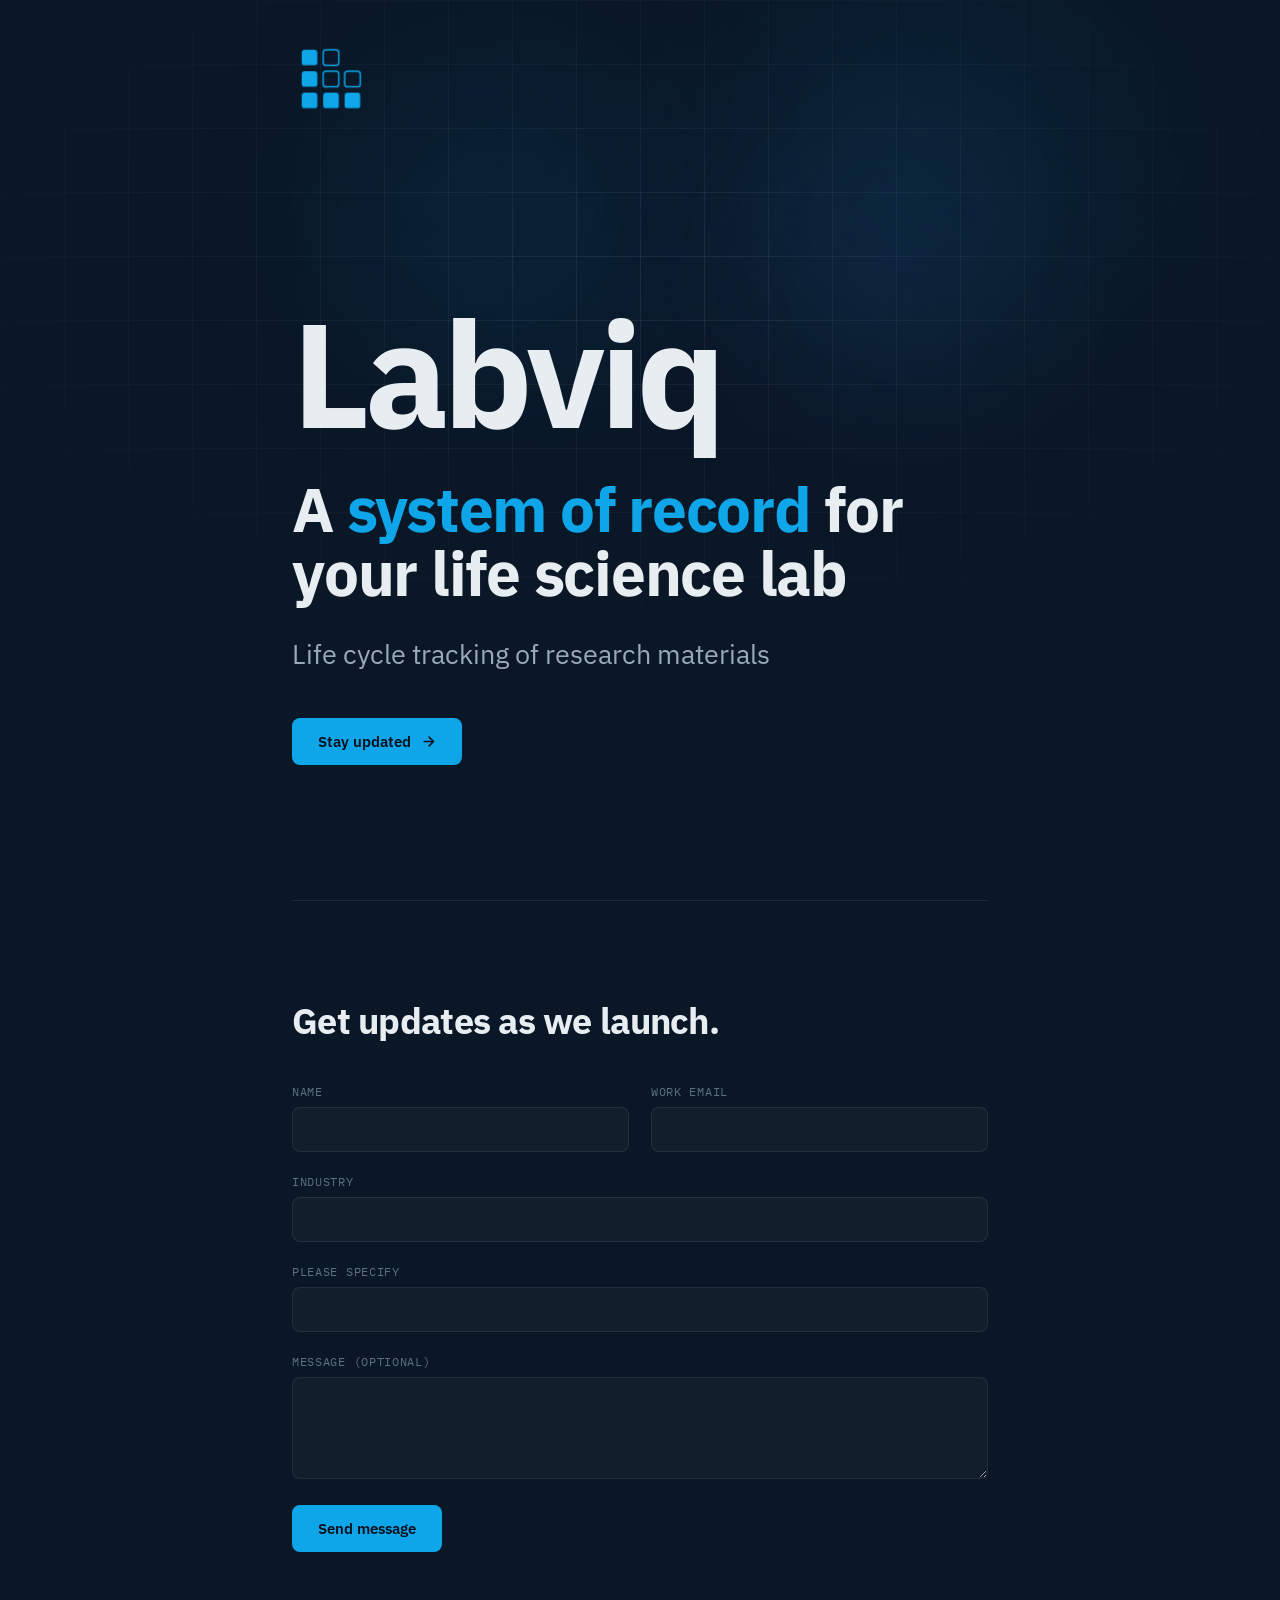
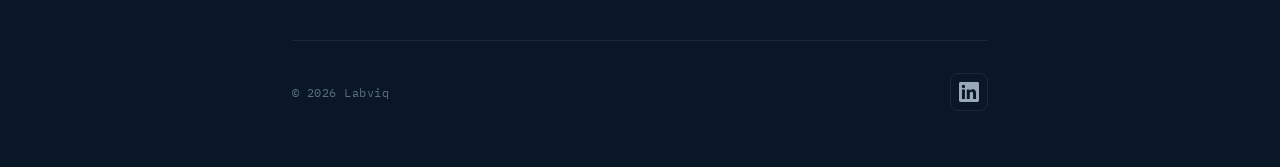
==== commit c572d83b: "Remove looping animations, keep button hover colour change Co-Authored-By: Claude Sonnet 4.6 <norepl" ====
--- a/index.html
+++ b/index.html
@@ -142,13 +142,6 @@
     width: 7px; height: 7px;
     border-radius: 50%;
     background: var(--teal);
-    box-shadow: 0 0 0 0 rgba(14,165,233,0.6);
-    animation: pulse 2.4s infinite;
-  }
-  @keyframes pulse {
-    0%   { box-shadow: 0 0 0 0 rgba(14,165,233,0.5); }
-    70%  { box-shadow: 0 0 0 7px rgba(14,165,233,0); }
-    100% { box-shadow: 0 0 0 0 rgba(14,165,233,0); }
   }
 
   /* hero */
@@ -166,27 +159,12 @@
     line-height: 1.0;
     margin-bottom: 18px;
     padding-bottom: 0.08em;
-    background: linear-gradient(105deg,
-      var(--ink) 0%, var(--ink) 43%,
-      #ffffff 50%,
-      var(--ink) 57%, var(--ink) 100%);
-    background-size: 240% 100%;
-    background-position: 130% 0;
-    -webkit-background-clip: text;
-    background-clip: text;
-    color: transparent;
+    color: var(--ink);
     opacity: 0;
     transform: translateY(16px);
-    animation:
-      brand-in .8s cubic-bezier(.22,.61,.36,1) .15s forwards,
-      brand-sheen 8s ease-in-out 1.6s infinite;
+    animation: brand-in .8s cubic-bezier(.22,.61,.36,1) .15s forwards;
   }
   @keyframes brand-in { to { opacity: 1; transform: none; } }
-  @keyframes brand-sheen {
-    0%   { background-position: 130% 0; }
-    50%  { background-position: -45% 0; }
-    100% { background-position: -45% 0; }
-  }
   h1 {
     font-size: clamp(38px, 6.5vw, 62px);
     line-height: 1.04;
@@ -196,11 +174,6 @@
   }
   h1 .accent {
     color: var(--teal);
-    animation: text-glow 1.8s ease-in-out infinite;
-  }
-  @keyframes text-glow {
-    0%, 100% { text-shadow: 0 0 7px color-mix(in srgb, currentColor 22%, transparent); }
-    50%      { text-shadow: 0 0 18px color-mix(in srgb, currentColor 62%, transparent); }
   }
   .lede {
     font-size: clamp(20px, 3vw, 27px);
@@ -219,7 +192,6 @@
     display: inline-flex;
     align-items: center;
     gap: 10px;
-    position: relative;
     background: var(--teal);
     color: var(--navy-deep);
     font-family: var(--sans);
@@ -228,31 +200,11 @@
     padding: 14px 26px;
     border-radius: 8px;
     text-decoration: none;
-    transition: transform .18s ease, box-shadow .18s ease, background .18s ease;
-  }
-  .btn::before {
-    content: "";
-    position: absolute;
-    inset: -3px;
-    border-radius: inherit;
-    background: var(--teal);
-    filter: blur(16px);
-    opacity: 0;
-    z-index: -1;
-    pointer-events: none;
-    animation: btn-breathe 1.8s ease-in-out infinite;
-  }
-  @keyframes btn-breathe {
-    0%, 100% { opacity: 0.28; transform: scale(0.95); }
-    50%      { opacity: 0.72; transform: scale(1.09); }
+    transition: background .18s ease;
   }
   .btn:hover {
-    transform: translateY(-2px);
     background: #38bdf8;
-    box-shadow: 0 12px 30px rgba(14,165,233,0.22);
-  }
-  .btn svg { transition: transform .18s ease; }
-  .btn:hover svg { transform: translateX(3px); }
+  }
   .note {
     font-family: var(--mono);
     font-size: 12.5px;
@@ -313,7 +265,6 @@
     align-self: flex-start;
     margin-top: 4px;
   }
-  .btn-submit::before { animation-delay: 0.9s; }
   #form-status {
     font-family: var(--mono);
     font-size: 13px;
@@ -398,16 +349,7 @@
 
   @media (prefers-reduced-motion: reduce) {
     .reveal, .logomark rect, .scroll-reveal { animation: none !important; transition: none !important; opacity: 1 !important; transform: none !important; }
-    .btn::before { animation: none !important; opacity: 0 !important; }
-    h1 .accent { animation: none !important; text-shadow: none !important; }
-    .brand {
-      animation: none !important;
-      opacity: 1 !important;
-      transform: none !important;
-      background: none;
-      -webkit-text-fill-color: var(--ink);
-      color: var(--ink);
-    }
+    .brand { animation: none !important; opacity: 1 !important; transform: none !important; }
   }
 
   @media (max-width: 560px) {
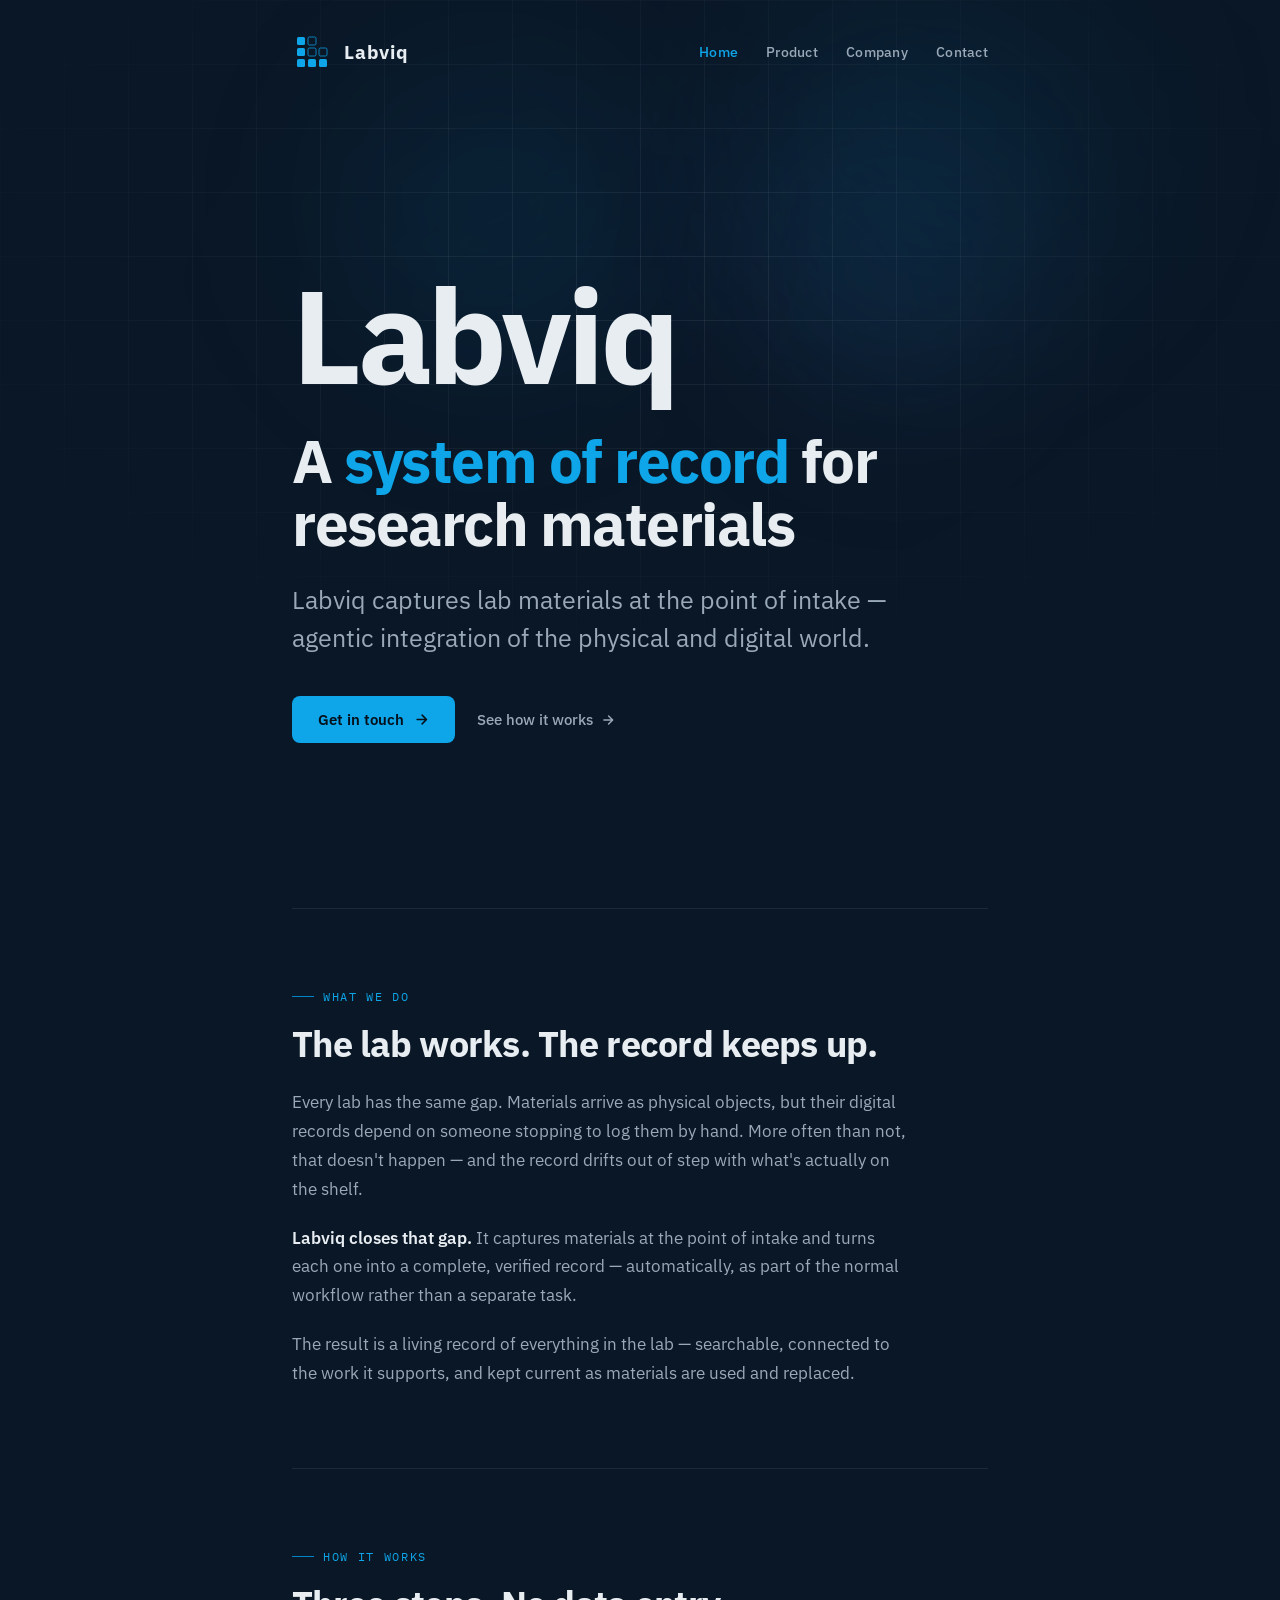
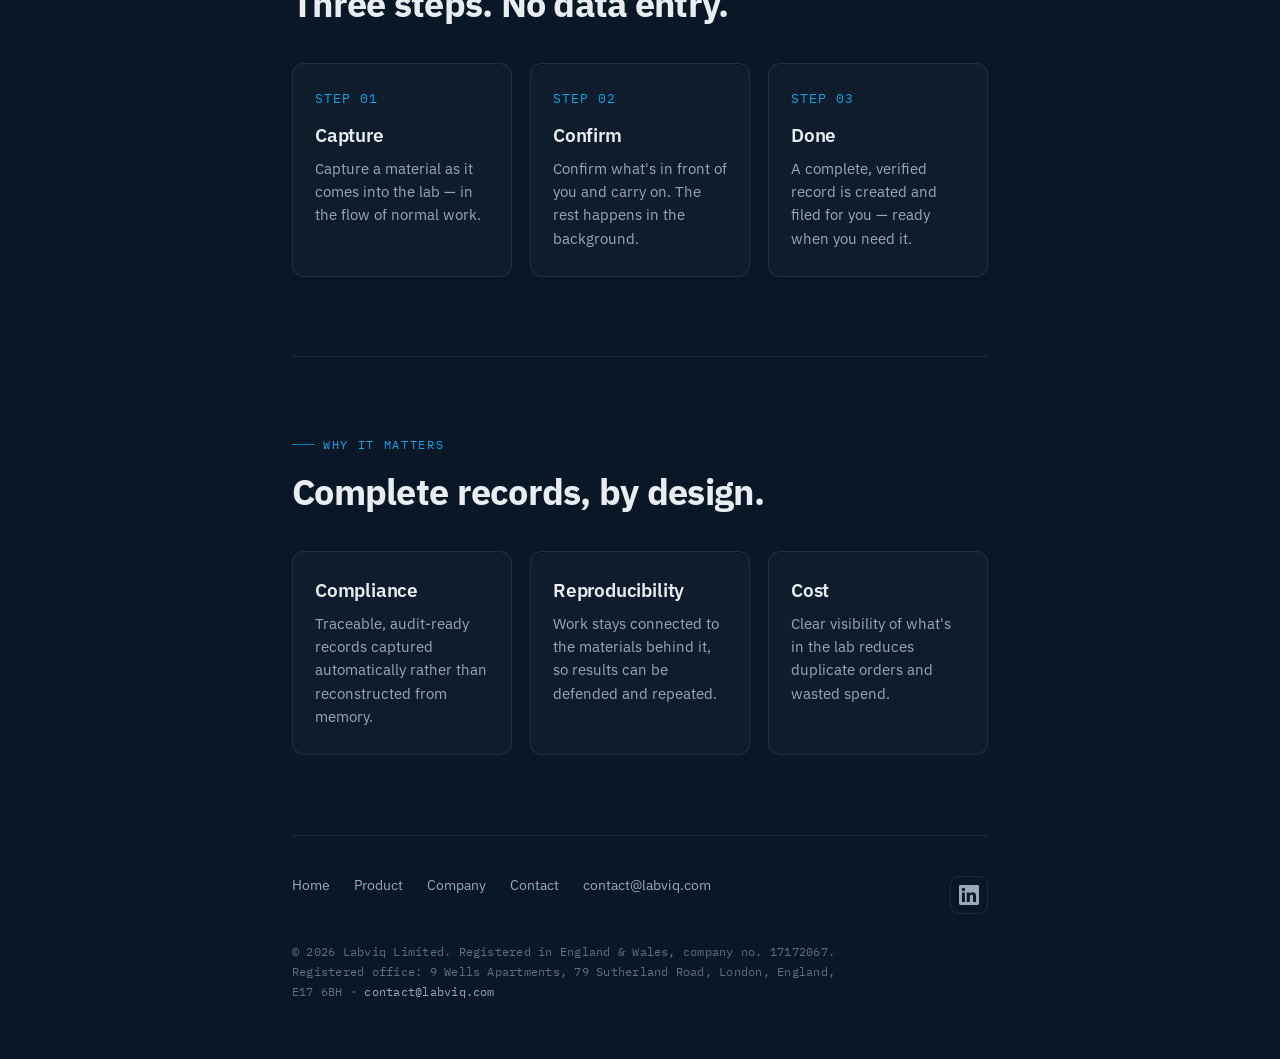
==== commit 7ea98253: "Update contact email from hello@ to contact@labviq.com Co-Authored-By: Claude Sonnet 4.6 <noreply@an" ====
--- a/index.html
+++ b/index.html
@@ -3,362 +3,20 @@
 <head>
 <meta charset="UTF-8">
 <meta name="viewport" content="width=device-width, initial-scale=1">
-<title>Labviq — Reagent records, captured at the source</title>
-<meta name="description" content="Labviq builds granular, verified materials records at the point of physical intake. Currently in stealth, seeking design partners.">
-<link rel="icon" type="image/png" href="[data-uri]">
+<title>Labviq | System of record for research materials</title>
+<meta name="description" content="Labviq is a system of record for research materials in life-science labs. It captures materials at the point of intake and keeps their records complete and current — physical and digital, connected.">
+<link rel="canonical" href="https://labviq.com/">
+<meta property="og:title" content="Labviq | System of record for research materials">
+<meta property="og:description" content="Capture lab materials at the point of intake — agentic integration of the physical and digital world.">
+<meta property="og:type" content="website">
+<meta property="og:url" content="https://labviq.com/">
+<link rel="icon" type="image/png" sizes="32x32" href="favicon-32.png">
+<link rel="apple-touch-icon" href="apple-touch-icon.png">
 
 <link rel="preconnect" href="https://fonts.googleapis.com">
 <link rel="preconnect" href="https://fonts.gstatic.com" crossorigin>
 <link href="https://fonts.googleapis.com/css2?family=IBM+Plex+Mono:wght@400;500&family=IBM+Plex+Sans:wght@400;500;600;700&display=swap" rel="stylesheet">
-
-<style>
-  :root {
-    --navy:        #0a1726;
-    --navy-deep:   #06101b;
-    --ink:         #e8edf2;
-    --ink-soft:    #9aa9b8;
-    --ink-faint:   #5d6f80;
-    --teal:        #0EA5E9;
-    --teal-dim:    #0284c7;
-    --line:        rgba(255,255,255,0.08);
-    --sans: 'IBM Plex Sans', sans-serif;
-    --mono: 'IBM Plex Mono', monospace;
-  }
-
-  * { margin: 0; padding: 0; box-sizing: border-box; }
-
-  html { scroll-behavior: smooth; }
-
-  body {
-    font-family: var(--sans);
-    background: var(--navy);
-    color: var(--ink);
-    -webkit-font-smoothing: antialiased;
-    min-height: 100vh;
-    position: relative;
-    overflow-x: hidden;
-  }
-
-  /* faint data grid */
-  body::before {
-    content: "";
-    position: fixed; inset: 0;
-    background-image:
-      linear-gradient(var(--line) 1px, transparent 1px),
-      linear-gradient(90deg, var(--line) 1px, transparent 1px);
-    background-size: 64px 64px;
-    mask-image: radial-gradient(ellipse 80% 60% at 50% 30%, #000 0%, transparent 75%);
-    -webkit-mask-image: radial-gradient(ellipse 80% 60% at 50% 30%, #000 0%, transparent 75%);
-    pointer-events: none;
-    z-index: 0;
-  }
-
-  /* drifting aurora */
-  .aurora {
-    position: fixed; inset: 0;
-    overflow: hidden;
-    pointer-events: none;
-    z-index: 0;
-    mask-image: radial-gradient(ellipse 90% 80% at 50% 35%, #000 0%, transparent 80%);
-    -webkit-mask-image: radial-gradient(ellipse 90% 80% at 50% 35%, #000 0%, transparent 80%);
-  }
-  .blob {
-    position: absolute;
-    border-radius: 50%;
-    filter: blur(70px);
-    opacity: 0.6;
-    will-change: transform;
-  }
-  .blob-1 {
-    width: 620px; height: 620px;
-    top: -180px; left: 50%;
-    background: radial-gradient(circle, rgba(14,165,233,0.32) 0%, transparent 70%);
-    animation: drift1 22s ease-in-out infinite;
-  }
-  .blob-2 {
-    width: 520px; height: 520px;
-    top: -60px; left: 18%;
-    background: radial-gradient(circle, rgba(2,132,199,0.30) 0%, transparent 70%);
-    animation: drift2 28s ease-in-out infinite;
-  }
-  .blob-3 {
-    width: 460px; height: 460px;
-    top: 40px; right: 12%;
-    background: radial-gradient(circle, rgba(70,130,220,0.22) 0%, transparent 70%);
-    animation: drift3 26s ease-in-out infinite;
-  }
-  @keyframes drift1 {
-    0%,100% { transform: translate(-50%, 0) scale(1); }
-    50%     { transform: translate(-46%, 50px) scale(1.12); }
-  }
-  @keyframes drift2 {
-    0%,100% { transform: translate(0, 0) scale(1); opacity: .55; }
-    50%     { transform: translate(70px, 70px) scale(1.08); opacity: .75; }
-  }
-  @keyframes drift3 {
-    0%,100% { transform: translate(0, 0) scale(1.05); opacity: .5; }
-    50%     { transform: translate(-60px, 40px) scale(.92); opacity: .7; }
-  }
-  @media (prefers-reduced-motion: reduce) {
-    .blob { animation: none !important; }
-  }
-
-  .wrap {
-    position: relative;
-    z-index: 1;
-    max-width: 760px;
-    margin: 0 auto;
-    padding: 0 32px;
-  }
-  .screen {
-    display: flex;
-    flex-direction: column;
-    min-height: 100vh;
-  }
-
-  /* header */
-  header {
-    padding: 40px 0;
-    display: flex;
-    align-items: center;
-    justify-content: space-between;
-  }
-  .wordmark {
-    font-weight: 700;
-    font-size: 20px;
-    letter-spacing: 0.18em;
-  }
-  .wordmark .dot { color: var(--teal); }
-  .status {
-    font-family: var(--mono);
-    font-size: 12px;
-    color: var(--ink-soft);
-    letter-spacing: 0.04em;
-    display: flex;
-    align-items: center;
-    gap: 8px;
-  }
-  .pulse {
-    width: 7px; height: 7px;
-    border-radius: 50%;
-    background: var(--teal);
-  }
-
-  /* hero */
-  .hero {
-    flex: 1;
-    display: flex;
-    flex-direction: column;
-    justify-content: center;
-    padding: 60px 0;
-  }
-  .brand {
-    font-size: clamp(66px, 14vw, 148px);
-    font-weight: 700;
-    letter-spacing: -0.04em;
-    line-height: 1.0;
-    margin-bottom: 18px;
-    padding-bottom: 0.08em;
-    color: var(--ink);
-    opacity: 0;
-    transform: translateY(16px);
-    animation: brand-in .8s cubic-bezier(.22,.61,.36,1) .15s forwards;
-  }
-  @keyframes brand-in { to { opacity: 1; transform: none; } }
-  h1 {
-    font-size: clamp(38px, 6.5vw, 62px);
-    line-height: 1.04;
-    font-weight: 700;
-    letter-spacing: -0.02em;
-    margin-bottom: 28px;
-  }
-  h1 .accent {
-    color: var(--teal);
-  }
-  .lede {
-    font-size: clamp(20px, 3vw, 27px);
-    line-height: 1.5;
-    color: var(--ink-soft);
-    max-width: 560px;
-    margin-bottom: 44px;
-  }
-  .cta-row {
-    display: flex;
-    align-items: center;
-    gap: 24px;
-    flex-wrap: wrap;
-  }
-  .btn {
-    display: inline-flex;
-    align-items: center;
-    gap: 10px;
-    background: var(--teal);
-    color: var(--navy-deep);
-    font-family: var(--sans);
-    font-weight: 600;
-    font-size: 15px;
-    padding: 14px 26px;
-    border-radius: 8px;
-    text-decoration: none;
-    transition: background .18s ease;
-  }
-  .btn:hover {
-    background: #38bdf8;
-  }
-  .note {
-    font-family: var(--mono);
-    font-size: 12.5px;
-    color: var(--ink-faint);
-    letter-spacing: 0.03em;
-  }
-
-  /* contact */
-  #contact {
-    padding: 96px 0 88px;
-    border-top: 1px solid var(--line);
-  }
-  .contact-h2 {
-    font-size: clamp(26px, 4vw, 36px);
-    font-weight: 700;
-    letter-spacing: -0.02em;
-    margin-bottom: 40px;
-  }
-  form { display: flex; flex-direction: column; gap: 22px; }
-  .form-row {
-    display: grid;
-    grid-template-columns: 1fr 1fr;
-    gap: 22px;
-  }
-  .field { display: flex; flex-direction: column; gap: 8px; }
-  .field label {
-    font-family: var(--mono);
-    font-size: 11.5px;
-    letter-spacing: 0.06em;
-    text-transform: uppercase;
-    color: var(--ink-faint);
-  }
-  .field input,
-  .field select,
-  .field textarea {
-    background: rgba(255,255,255,0.03);
-    border: 1px solid var(--line);
-    border-radius: 8px;
-    padding: 12px 14px;
-    color: var(--ink);
-    font-family: var(--sans);
-    font-size: 15px;
-    transition: border-color .15s ease, background .15s ease;
-  }
-  .field textarea { resize: vertical; min-height: 96px; }
-  .field input:focus,
-  .field select:focus,
-  .field textarea:focus {
-    outline: none;
-    border-color: var(--teal-dim);
-    background: rgba(14,165,233,0.05);
-  }
-  .field select { appearance: none; cursor: pointer; }
-  .field select option { background: var(--navy); color: var(--ink); }
-  .btn-submit {
-    border: none;
-    cursor: pointer;
-    align-self: flex-start;
-    margin-top: 4px;
-  }
-  #form-status {
-    font-family: var(--mono);
-    font-size: 13px;
-    display: none;
-  }
-
-  /* footer */
-  footer {
-    border-top: 1px solid var(--line);
-    padding: 32px 0 56px;
-  }
-  .footer-inner {
-    display: flex;
-    align-items: center;
-    justify-content: space-between;
-  }
-  .footer-copy {
-    font-family: var(--mono);
-    font-size: 12px;
-    letter-spacing: 0.04em;
-    color: var(--ink-faint);
-  }
-  .social {
-    display: inline-flex;
-    align-items: center;
-    justify-content: center;
-    width: 38px; height: 38px;
-    border: 1px solid var(--line);
-    border-radius: 8px;
-    color: var(--ink-soft);
-    transition: color .15s ease, border-color .15s ease, transform .15s ease;
-  }
-  .social:hover {
-    color: var(--teal);
-    border-color: var(--teal-dim);
-    transform: translateY(-2px);
-  }
-
-  /* staggered load animation */
-  .reveal {
-    opacity: 0;
-    transform: translateY(14px);
-    animation: rise .7s cubic-bezier(.22,.61,.36,1) forwards;
-  }
-  @keyframes rise {
-    to { opacity: 1; transform: none; }
-  }
-  .d1 { animation-delay: .05s; }
-  .d2 { animation-delay: .15s; }
-  .d3 { animation-delay: .25s; }
-  .d4 { animation-delay: .35s; }
-  .d5 { animation-delay: .45s; }
-  .d6 { animation-delay: .55s; }
-
-  /* logo tiles build in on load */
-  .logomark rect {
-    opacity: 0;
-    transform-box: fill-box;
-    transform-origin: center;
-    transform: scale(.55);
-    animation: tile-in .55s cubic-bezier(.22,1,.36,1) forwards;
-  }
-  .logomark rect:nth-of-type(1) { animation-delay: .10s; }
-  .logomark rect:nth-of-type(2) { animation-delay: .16s; }
-  .logomark rect:nth-of-type(3) { animation-delay: .22s; }
-  .logomark rect:nth-of-type(4) { animation-delay: .28s; }
-  .logomark rect:nth-of-type(5) { animation-delay: .34s; }
-  .logomark rect:nth-of-type(6) { animation-delay: .40s; }
-  .logomark rect:nth-of-type(7) { animation-delay: .46s; }
-  .logomark rect:nth-of-type(8) { animation-delay: .52s; }
-  @keyframes tile-in { to { opacity: 1; transform: scale(1); } }
-
-  /* scroll-triggered reveals for lower sections */
-  .scroll-reveal {
-    opacity: 0;
-    transform: translateY(22px);
-    transition: opacity .8s cubic-bezier(.22,1,.36,1), transform .8s cubic-bezier(.22,1,.36,1);
-    will-change: opacity, transform;
-  }
-  .scroll-reveal.in-view { opacity: 1; transform: none; }
-  .scroll-reveal.delay-1 { transition-delay: .12s; }
-
-  @media (prefers-reduced-motion: reduce) {
-    .reveal, .logomark rect, .scroll-reveal { animation: none !important; transition: none !important; opacity: 1 !important; transform: none !important; }
-    .brand { animation: none !important; opacity: 1 !important; transform: none !important; }
-  }
-
-  @media (max-width: 560px) {
-    header { padding: 28px 0; flex-direction: column; gap: 16px; align-items: flex-start; }
-    .form-row { grid-template-columns: 1fr; }
-    #contact { padding: 72px 0 64px; }
-    .wrap { padding: 0 24px; }
-  }
-</style>
+<link rel="stylesheet" href="styles.css">
 </head>
 <body>
   <div class="aurora">
@@ -368,10 +26,9 @@
   </div>
   <div class="wrap">
 
-    <div class="screen">
     <header>
-      <div class="wordmark reveal d1">
-        <svg class="logomark" width="78" height="78" viewBox="0 0 80 80" xmlns="http://www.w3.org/2000/svg" role="img" aria-label="Labviq">
+      <a class="wordmark" href="/" aria-label="Labviq home">
+        <svg width="40" height="40" viewBox="0 0 80 80" xmlns="http://www.w3.org/2000/svg" role="img" aria-label="Labviq">
           <rect x="10" y="10" width="16" height="16" rx="3" fill="#0EA5E9"/>
           <rect x="10" y="32" width="16" height="16" rx="3" fill="#0EA5E9"/>
           <rect x="10" y="54" width="16" height="16" rx="3" fill="#0EA5E9"/>
@@ -381,81 +38,129 @@
           <rect x="32" y="32" width="16" height="16" rx="3" fill="none" stroke="#0EA5E9" stroke-width="1.5"/>
           <rect x="54" y="32" width="16" height="16" rx="3" fill="none" stroke="#0EA5E9" stroke-width="1.5"/>
         </svg>
-      </div>
+        <span class="name">Labviq</span>
+      </a>
+      <nav class="site-nav">
+        <a href="/" aria-current="page">Home</a>
+        <a href="/product">Product</a>
+        <a href="/company">Company</a>
+        <a href="/contact">Contact</a>
+      </nav>
     </header>
 
     <section class="hero">
       <div class="brand">Labviq</div>
-      <h1 class="reveal d3">A <span class="accent">system of record</span> for your life science lab</h1>
-      <p class="lede reveal d4">
-        Life cycle tracking of research materials
+      <h1>A <span class="accent">system of record</span> for research materials</h1>
+      <p class="lede">
+        Labviq captures lab materials at the point of intake — agentic
+        integration of the physical and digital world.
       </p>
-      <div class="cta-row reveal d5">
-        <a class="btn" href="#contact">
-          Stay updated
+      <div class="cta-row">
+        <a class="btn" href="/contact">
+          Get in touch
           <svg width="15" height="15" viewBox="0 0 24 24" fill="none" stroke="currentColor" stroke-width="2.5" stroke-linecap="round" stroke-linejoin="round"><path d="M5 12h14M13 5l7 7-7 7"/></svg>
+        </a>
+        <a class="link-arrow" href="/product">
+          See how it works
+          <svg width="14" height="14" viewBox="0 0 24 24" fill="none" stroke="currentColor" stroke-width="2.5" stroke-linecap="round" stroke-linejoin="round"><path d="M5 12h14M13 5l7 7-7 7"/></svg>
         </a>
       </div>
     </section>
-    </div>
 
-    <section id="contact">
-      <h2 class="contact-h2 scroll-reveal">Get updates as we launch.</h2>
-      <form id="contact-form" class="scroll-reveal delay-1" action="https://api.web3forms.com/submit" method="POST">
-        <input type="hidden" name="access_key" value="7d3a52ca-f7e3-474d-a13b-144ad9bf1049">
-        <input type="hidden" name="subject" value="New message — Labviq">
-        <input type="hidden" name="redirect" value="false">
-        <div class="form-row">
-          <div class="field">
-            <label for="name">Name</label>
-            <input type="text" id="name" name="name" required>
-          </div>
-          <div class="field">
-            <label for="email">Work email</label>
-            <input type="email" id="email" name="email" required>
-          </div>
+    <section class="section" id="what">
+      <div class="scroll-reveal">
+        <div class="eyebrow">What we do</div>
+        <h2>The lab works. The record keeps up.</h2>
+      </div>
+      <div class="prose scroll-reveal delay-1">
+        <p>
+          Every lab has the same gap. Materials arrive as physical objects, but their
+          digital records depend on someone stopping to log them by hand. More often
+          than not, that doesn't happen — and the record drifts out of step with what's
+          actually on the shelf.
+        </p>
+        <p>
+          <strong>Labviq closes that gap.</strong> It captures materials at the point of
+          intake and turns each one into a complete, verified record — automatically, as
+          part of the normal workflow rather than a separate task.
+        </p>
+        <p>
+          The result is a living record of everything in the lab — searchable, connected to
+          the work it supports, and kept current as materials are used and replaced.
+        </p>
+      </div>
+    </section>
+
+    <section class="section" id="how">
+      <div class="scroll-reveal">
+        <div class="eyebrow">How it works</div>
+        <h2>Three steps. No data entry.</h2>
+      </div>
+      <div class="grid-3 scroll-reveal delay-1">
+        <div class="tile">
+          <div class="num">STEP 01</div>
+          <h3>Capture</h3>
+          <p>Capture a material as it comes into the lab — in the flow of normal work.</p>
         </div>
-        <div class="field">
-          <label for="industry">Industry</label>
-          <select id="industry" name="industry" required>
-            <option value="" disabled selected></option>
-            <option value="academia">Academia</option>
-            <option value="biotech">Biotech</option>
-            <option value="pharmaceuticals">Pharmaceuticals</option>
-            <option value="venture-capital">Venture capital</option>
-            <option value="other">Other</option>
-          </select>
+        <div class="tile">
+          <div class="num">STEP 02</div>
+          <h3>Confirm</h3>
+          <p>Confirm what's in front of you and carry on. The rest happens in the background.</p>
         </div>
-        <div class="field" id="industry-other-field" hidden>
-          <label for="industry_other">Please specify</label>
-          <input type="text" id="industry_other" name="industry_other">
+        <div class="tile">
+          <div class="num">STEP 03</div>
+          <h3>Done</h3>
+          <p>A complete, verified record is created and filed for you — ready when you need it.</p>
         </div>
-        <div class="field">
-          <label for="message">Message (optional)</label>
-          <textarea id="message" name="message" rows="4"></textarea>
+      </div>
+    </section>
+
+    <section class="section" id="why">
+      <div class="scroll-reveal">
+        <div class="eyebrow">Why it matters</div>
+        <h2>Complete records, by design.</h2>
+      </div>
+      <div class="grid-3 scroll-reveal delay-1">
+        <div class="tile">
+          <h3>Compliance</h3>
+          <p>Traceable, audit-ready records captured automatically rather than reconstructed from memory.</p>
         </div>
-        <button type="submit" class="btn btn-submit" id="submit-btn">Send message</button>
-        <p id="form-status"></p>
-      </form>
+        <div class="tile">
+          <h3>Reproducibility</h3>
+          <p>Work stays connected to the materials behind it, so results can be defended and repeated.</p>
+        </div>
+        <div class="tile">
+          <h3>Cost</h3>
+          <p>Clear visibility of what's in the lab reduces duplicate orders and wasted spend.</p>
+        </div>
+      </div>
     </section>
 
     <footer>
-      <div class="footer-inner scroll-reveal">
-        <span class="footer-copy">&copy; 2026 Labviq</span>
+      <div class="footer-top">
+        <div class="footer-links">
+          <a href="/">Home</a>
+          <a href="/product">Product</a>
+          <a href="/company">Company</a>
+          <a href="/contact">Contact</a>
+          <a href="mailto:contact@labviq.com">contact@labviq.com</a>
+        </div>
         <a class="social" href="https://www.linkedin.com/company/labviq" target="_blank" rel="noopener" aria-label="Labviq on LinkedIn">
           <svg width="20" height="20" viewBox="0 0 24 24" fill="currentColor" aria-hidden="true">
             <path d="M20.45 20.45h-3.56v-5.57c0-1.33-.03-3.04-1.85-3.04-1.85 0-2.14 1.45-2.14 2.94v5.67H9.34V9h3.42v1.56h.05c.48-.9 1.64-1.85 3.37-1.85 3.6 0 4.27 2.37 4.27 5.46v6.28zM5.34 7.43a2.06 2.06 0 1 1 0-4.13 2.06 2.06 0 0 1 0 4.13zM7.12 20.45H3.55V9h3.57v11.45zM22.22 0H1.77C.79 0 0 .77 0 1.73v20.54C0 23.23.79 24 1.77 24h20.45c.98 0 1.78-.77 1.78-1.73V1.73C24 .77 23.2 0 22.22 0z"/>
           </svg>
         </a>
       </div>
+      <p class="footer-legal">
+        &copy; 2026 Labviq Limited. Registered in England &amp; Wales, company no. 17172067.<br>
+        Registered office: 9 Wells Apartments, 79 Sutherland Road, London, England, E17 6BH &middot; <a href="mailto:contact@labviq.com">contact@labviq.com</a>
+      </p>
     </footer>
 
   </div>
 
   <script>
     const reduceMotion = window.matchMedia('(prefers-reduced-motion: reduce)').matches;
-
-    // Scroll-triggered reveals for lower sections
     if (!reduceMotion) {
       const io = new IntersectionObserver((entries) => {
         entries.forEach(e => {
@@ -466,68 +171,6 @@
     } else {
       document.querySelectorAll('.scroll-reveal').forEach(el => el.classList.add('in-view'));
     }
-
-    // Aurora drifts gently toward the cursor (eased), adding depth
-    if (!reduceMotion && window.matchMedia('(pointer: fine)').matches) {
-      const aurora = document.querySelector('.aurora');
-      let mx = 0, my = 0, cx = 0, cy = 0;
-      window.addEventListener('mousemove', (e) => {
-        mx = (e.clientX / window.innerWidth  - 0.5);
-        my = (e.clientY / window.innerHeight - 0.5);
-      }, { passive: true });
-      const loop = () => {
-        cx += (mx * 34 - cx) * 0.045;
-        cy += (my * 34 - cy) * 0.045;
-        aurora.style.transform = `translate(${cx.toFixed(2)}px, ${cy.toFixed(2)}px)`;
-        requestAnimationFrame(loop);
-      };
-      loop();
-    }
-
-    // Reveal the "specify" field only when Industry = Other
-    const industrySelect = document.getElementById('industry');
-    const otherField = document.getElementById('industry-other-field');
-    const otherInput = document.getElementById('industry_other');
-    industrySelect.addEventListener('change', () => {
-      const isOther = industrySelect.value === 'other';
-      otherField.hidden = !isOther;
-      otherInput.required = isOther;
-      if (!isOther) otherInput.value = '';
-    });
-
-    // Web3Forms async submission
-    const contactForm = document.getElementById('contact-form');
-    const submitBtn   = document.getElementById('submit-btn');
-    const formStatus  = document.getElementById('form-status');
-    contactForm.addEventListener('submit', async (e) => {
-      e.preventDefault();
-      submitBtn.disabled = true;
-      submitBtn.textContent = 'Sending…';
-      formStatus.style.display = 'none';
-      try {
-        const res = await fetch('https://api.web3forms.com/submit', {
-          method: 'POST',
-          body: new FormData(contactForm)
-        });
-        const data = await res.json();
-        if (data.success) {
-          formStatus.textContent = 'Message sent — we\'ll be in touch.';
-          formStatus.style.color = 'var(--ink-soft)';
-          contactForm.reset();
-          otherField.hidden = true;
-        } else {
-          throw new Error(data.message || 'Submission failed');
-        }
-      } catch (err) {
-        formStatus.textContent = 'Something went wrong. Please email hello@labviq.com directly.';
-        formStatus.style.color = 'rgba(255,120,120,0.85)';
-      } finally {
-        submitBtn.disabled = false;
-        submitBtn.textContent = 'Send message';
-        formStatus.style.display = 'block';
-      }
-    });
   </script>
-
 </body>
 </html>
--- a/styles.css
+++ b/styles.css
@@ -0,0 +1,455 @@
+/* Labviq — shared styles across all pages */
+
+:root {
+  --navy:        #0a1726;
+  --navy-deep:   #06101b;
+  --ink:         #e8edf2;
+  --ink-soft:    #9aa9b8;
+  --ink-faint:   #5d6f80;
+  --teal:        #0EA5E9;
+  --teal-dim:    #0284c7;
+  --line:        rgba(255,255,255,0.08);
+  --card:        rgba(255,255,255,0.025);
+  --sans: 'IBM Plex Sans', sans-serif;
+  --mono: 'IBM Plex Mono', monospace;
+}
+
+* { margin: 0; padding: 0; box-sizing: border-box; }
+
+html { scroll-behavior: smooth; }
+
+body {
+  font-family: var(--sans);
+  background: var(--navy);
+  color: var(--ink);
+  -webkit-font-smoothing: antialiased;
+  min-height: 100vh;
+  position: relative;
+  overflow-x: hidden;
+}
+
+/* faint data grid */
+body::before {
+  content: "";
+  position: fixed; inset: 0;
+  background-image:
+    linear-gradient(var(--line) 1px, transparent 1px),
+    linear-gradient(90deg, var(--line) 1px, transparent 1px);
+  background-size: 64px 64px;
+  mask-image: radial-gradient(ellipse 80% 60% at 50% 30%, #000 0%, transparent 75%);
+  -webkit-mask-image: radial-gradient(ellipse 80% 60% at 50% 30%, #000 0%, transparent 75%);
+  pointer-events: none;
+  z-index: 0;
+}
+
+/* drifting aurora */
+.aurora {
+  position: fixed; inset: 0;
+  overflow: hidden;
+  pointer-events: none;
+  z-index: 0;
+  mask-image: radial-gradient(ellipse 90% 80% at 50% 35%, #000 0%, transparent 80%);
+  -webkit-mask-image: radial-gradient(ellipse 90% 80% at 50% 35%, #000 0%, transparent 80%);
+}
+.blob {
+  position: absolute;
+  border-radius: 50%;
+  filter: blur(70px);
+  opacity: 0.6;
+  will-change: transform;
+}
+.blob-1 {
+  width: 620px; height: 620px;
+  top: -180px; left: 50%;
+  background: radial-gradient(circle, rgba(14,165,233,0.32) 0%, transparent 70%);
+  animation: drift1 22s ease-in-out infinite;
+}
+.blob-2 {
+  width: 520px; height: 520px;
+  top: -60px; left: 18%;
+  background: radial-gradient(circle, rgba(2,132,199,0.30) 0%, transparent 70%);
+  animation: drift2 28s ease-in-out infinite;
+}
+.blob-3 {
+  width: 460px; height: 460px;
+  top: 40px; right: 12%;
+  background: radial-gradient(circle, rgba(70,130,220,0.22) 0%, transparent 70%);
+  animation: drift3 26s ease-in-out infinite;
+}
+@keyframes drift1 {
+  0%,100% { transform: translate(-50%, 0) scale(1); }
+  50%     { transform: translate(-46%, 50px) scale(1.12); }
+}
+@keyframes drift2 {
+  0%,100% { transform: translate(0, 0) scale(1); opacity: .55; }
+  50%     { transform: translate(70px, 70px) scale(1.08); opacity: .75; }
+}
+@keyframes drift3 {
+  0%,100% { transform: translate(0, 0) scale(1.05); opacity: .5; }
+  50%     { transform: translate(-60px, 40px) scale(.92); opacity: .7; }
+}
+@media (prefers-reduced-motion: reduce) {
+  .blob { animation: none !important; }
+}
+
+.wrap {
+  position: relative;
+  z-index: 1;
+  max-width: 760px;
+  margin: 0 auto;
+  padding: 0 32px;
+}
+
+/* navigation */
+header {
+  padding: 32px 0;
+  display: flex;
+  align-items: center;
+  justify-content: space-between;
+}
+.wordmark {
+  display: inline-flex;
+  align-items: center;
+  gap: 12px;
+  text-decoration: none;
+  color: var(--ink);
+}
+.wordmark .name {
+  font-weight: 700;
+  font-size: 19px;
+  letter-spacing: 0.04em;
+}
+nav.site-nav {
+  display: flex;
+  align-items: center;
+  gap: 28px;
+}
+nav.site-nav a {
+  font-size: 14px;
+  font-weight: 500;
+  letter-spacing: 0.02em;
+  color: var(--ink-soft);
+  text-decoration: none;
+  transition: color .15s ease;
+}
+nav.site-nav a:hover,
+nav.site-nav a[aria-current="page"] { color: var(--ink); }
+nav.site-nav a[aria-current="page"] { color: var(--teal); }
+
+/* generic section rhythm */
+.section { padding: 80px 0; border-top: 1px solid var(--line); }
+.section:first-of-type { border-top: none; }
+.eyebrow {
+  font-family: var(--mono);
+  font-size: 12px;
+  letter-spacing: 0.14em;
+  text-transform: uppercase;
+  color: var(--teal);
+  margin-bottom: 20px;
+  display: flex;
+  align-items: center;
+  gap: 9px;
+}
+.eyebrow::before {
+  content: "";
+  width: 22px; height: 1px;
+  background: var(--teal-dim);
+}
+h1 {
+  font-size: clamp(38px, 6.5vw, 60px);
+  line-height: 1.05;
+  font-weight: 700;
+  letter-spacing: -0.025em;
+  margin-bottom: 26px;
+}
+h1 .accent { color: var(--teal); }
+h2 {
+  font-size: clamp(26px, 4vw, 36px);
+  font-weight: 700;
+  letter-spacing: -0.02em;
+  line-height: 1.12;
+  margin-bottom: 24px;
+}
+h3 {
+  font-size: 19px;
+  font-weight: 600;
+  letter-spacing: -0.01em;
+  margin-bottom: 10px;
+}
+.lede {
+  font-size: clamp(19px, 3vw, 25px);
+  line-height: 1.5;
+  color: var(--ink-soft);
+  max-width: 600px;
+}
+.prose p {
+  font-size: 17px;
+  line-height: 1.7;
+  color: var(--ink-soft);
+  max-width: 620px;
+  margin-bottom: 20px;
+}
+.prose p:last-child { margin-bottom: 0; }
+.prose strong { color: var(--ink); font-weight: 600; }
+.prose a { color: var(--teal); text-decoration: none; }
+.prose a:hover { text-decoration: underline; }
+
+/* hero (home) */
+.hero {
+  min-height: calc(100vh - 96px);
+  display: flex;
+  flex-direction: column;
+  justify-content: center;
+  padding: 48px 0;
+}
+.brand {
+  font-size: clamp(64px, 13vw, 132px);
+  font-weight: 700;
+  letter-spacing: -0.04em;
+  line-height: 1.0;
+  margin-bottom: 18px;
+  padding-bottom: 0.08em;
+  color: var(--ink);
+}
+.cta-row {
+  display: flex;
+  align-items: center;
+  gap: 22px;
+  flex-wrap: wrap;
+  margin-top: 40px;
+}
+.btn {
+  display: inline-flex;
+  align-items: center;
+  gap: 10px;
+  background: var(--teal);
+  color: var(--navy-deep);
+  font-family: var(--sans);
+  font-weight: 600;
+  font-size: 15px;
+  padding: 14px 26px;
+  border-radius: 8px;
+  text-decoration: none;
+  transition: background .18s ease;
+}
+.btn:hover { background: #38bdf8; }
+.link-arrow {
+  display: inline-flex;
+  align-items: center;
+  gap: 8px;
+  color: var(--ink-soft);
+  font-weight: 500;
+  font-size: 15px;
+  text-decoration: none;
+  transition: color .15s ease, gap .15s ease;
+}
+.link-arrow:hover { color: var(--teal); gap: 12px; }
+
+/* step / feature grids */
+.grid-3 {
+  display: grid;
+  grid-template-columns: repeat(3, 1fr);
+  gap: 18px;
+  margin-top: 38px;
+}
+.grid-2 {
+  display: grid;
+  grid-template-columns: repeat(2, 1fr);
+  gap: 18px;
+  margin-top: 38px;
+}
+.tile {
+  background: var(--card);
+  border: 1px solid var(--line);
+  border-radius: 12px;
+  padding: 26px 22px;
+}
+.tile .num {
+  font-family: var(--mono);
+  font-size: 13px;
+  color: var(--teal);
+  letter-spacing: 0.08em;
+  margin-bottom: 16px;
+}
+.tile p {
+  font-size: 14.5px;
+  line-height: 1.6;
+  color: var(--ink-soft);
+}
+
+/* founders */
+.founder {
+  display: flex;
+  gap: 20px;
+  padding: 26px 0;
+  border-top: 1px solid var(--line);
+}
+.founder:first-of-type { border-top: none; }
+.founder .avatar {
+  flex: 0 0 56px;
+  width: 56px; height: 56px;
+  border-radius: 50%;
+  background: linear-gradient(140deg, var(--teal-dim), #1e3a5f);
+  display: flex;
+  align-items: center;
+  justify-content: center;
+  font-weight: 700;
+  font-size: 18px;
+  color: var(--navy-deep);
+  letter-spacing: 0.02em;
+  object-fit: cover;
+  overflow: hidden;
+}
+.founder .role {
+  font-family: var(--mono);
+  font-size: 12px;
+  letter-spacing: 0.06em;
+  text-transform: uppercase;
+  color: var(--ink-faint);
+  margin: 2px 0 10px;
+}
+.founder p {
+  font-size: 14.5px;
+  line-height: 1.65;
+  color: var(--ink-soft);
+  margin-bottom: 10px;
+}
+.founder a.profile {
+  font-size: 13px;
+  color: var(--teal);
+  text-decoration: none;
+}
+.founder a.profile:hover { text-decoration: underline; }
+
+/* info / definition lists (company facts, contact) */
+.info-list {
+  margin-top: 34px;
+  border-top: 1px solid var(--line);
+}
+.info-list .row {
+  display: grid;
+  grid-template-columns: 200px 1fr;
+  gap: 16px;
+  padding: 16px 0;
+  border-bottom: 1px solid var(--line);
+}
+.info-list .row dt {
+  font-family: var(--mono);
+  font-size: 12px;
+  letter-spacing: 0.05em;
+  text-transform: uppercase;
+  color: var(--ink-faint);
+}
+.info-list .row dd {
+  font-size: 15.5px;
+  color: var(--ink);
+  line-height: 1.5;
+}
+.info-list .row dd a { color: var(--teal); text-decoration: none; }
+.info-list .row dd a:hover { text-decoration: underline; }
+
+/* contact form */
+form { display: flex; flex-direction: column; gap: 22px; margin-top: 38px; }
+.form-row { display: grid; grid-template-columns: 1fr 1fr; gap: 22px; }
+.field { display: flex; flex-direction: column; gap: 8px; }
+.field label {
+  font-family: var(--mono);
+  font-size: 11.5px;
+  letter-spacing: 0.06em;
+  text-transform: uppercase;
+  color: var(--ink-faint);
+}
+.field input,
+.field select,
+.field textarea {
+  background: rgba(255,255,255,0.03);
+  border: 1px solid var(--line);
+  border-radius: 8px;
+  padding: 12px 14px;
+  color: var(--ink);
+  font-family: var(--sans);
+  font-size: 15px;
+  transition: border-color .15s ease, background .15s ease;
+}
+.field textarea { resize: vertical; min-height: 96px; }
+.field input:focus,
+.field select:focus,
+.field textarea:focus {
+  outline: none;
+  border-color: var(--teal-dim);
+  background: rgba(14,165,233,0.05);
+}
+.field select { appearance: none; cursor: pointer; }
+.field select option { background: var(--navy); color: var(--ink); }
+.btn-submit { border: none; cursor: pointer; align-self: flex-start; margin-top: 4px; }
+#form-status { font-family: var(--mono); font-size: 13px; display: none; }
+
+/* footer */
+footer {
+  border-top: 1px solid var(--line);
+  padding: 40px 0 56px;
+}
+.footer-top {
+  display: flex;
+  align-items: flex-start;
+  justify-content: space-between;
+  gap: 24px;
+  flex-wrap: wrap;
+  margin-bottom: 28px;
+}
+.footer-links { display: flex; gap: 24px; flex-wrap: wrap; }
+.footer-links a {
+  font-size: 14px;
+  color: var(--ink-soft);
+  text-decoration: none;
+  transition: color .15s ease;
+}
+.footer-links a:hover { color: var(--teal); }
+.footer-legal {
+  font-family: var(--mono);
+  font-size: 12px;
+  line-height: 1.7;
+  letter-spacing: 0.02em;
+  color: var(--ink-faint);
+  max-width: 560px;
+}
+.footer-legal a { color: var(--ink-soft); text-decoration: none; }
+.footer-legal a:hover { color: var(--teal); }
+.social {
+  display: inline-flex;
+  align-items: center;
+  justify-content: center;
+  width: 38px; height: 38px;
+  border: 1px solid var(--line);
+  border-radius: 8px;
+  color: var(--ink-soft);
+  transition: color .15s ease, border-color .15s ease, transform .15s ease;
+}
+.social:hover { color: var(--teal); border-color: var(--teal-dim); transform: translateY(-2px); }
+
+/* scroll-triggered reveals */
+.scroll-reveal {
+  opacity: 0;
+  transform: translateY(22px);
+  transition: opacity .8s cubic-bezier(.22,1,.36,1), transform .8s cubic-bezier(.22,1,.36,1);
+  will-change: opacity, transform;
+}
+.scroll-reveal.in-view { opacity: 1; transform: none; }
+.scroll-reveal.delay-1 { transition-delay: .10s; }
+.scroll-reveal.delay-2 { transition-delay: .20s; }
+
+@media (prefers-reduced-motion: reduce) {
+  .scroll-reveal { transition: none !important; opacity: 1 !important; transform: none !important; }
+}
+
+@media (max-width: 620px) {
+  .grid-3, .grid-2, .form-row { grid-template-columns: 1fr; }
+  .info-list .row { grid-template-columns: 1fr; gap: 4px; }
+  .hero { min-height: auto; padding: 64px 0; }
+}
+@media (max-width: 560px) {
+  header { padding: 24px 0; }
+  nav.site-nav { gap: 18px; }
+  .wrap { padding: 0 24px; }
+  .section { padding: 60px 0; }
+}
